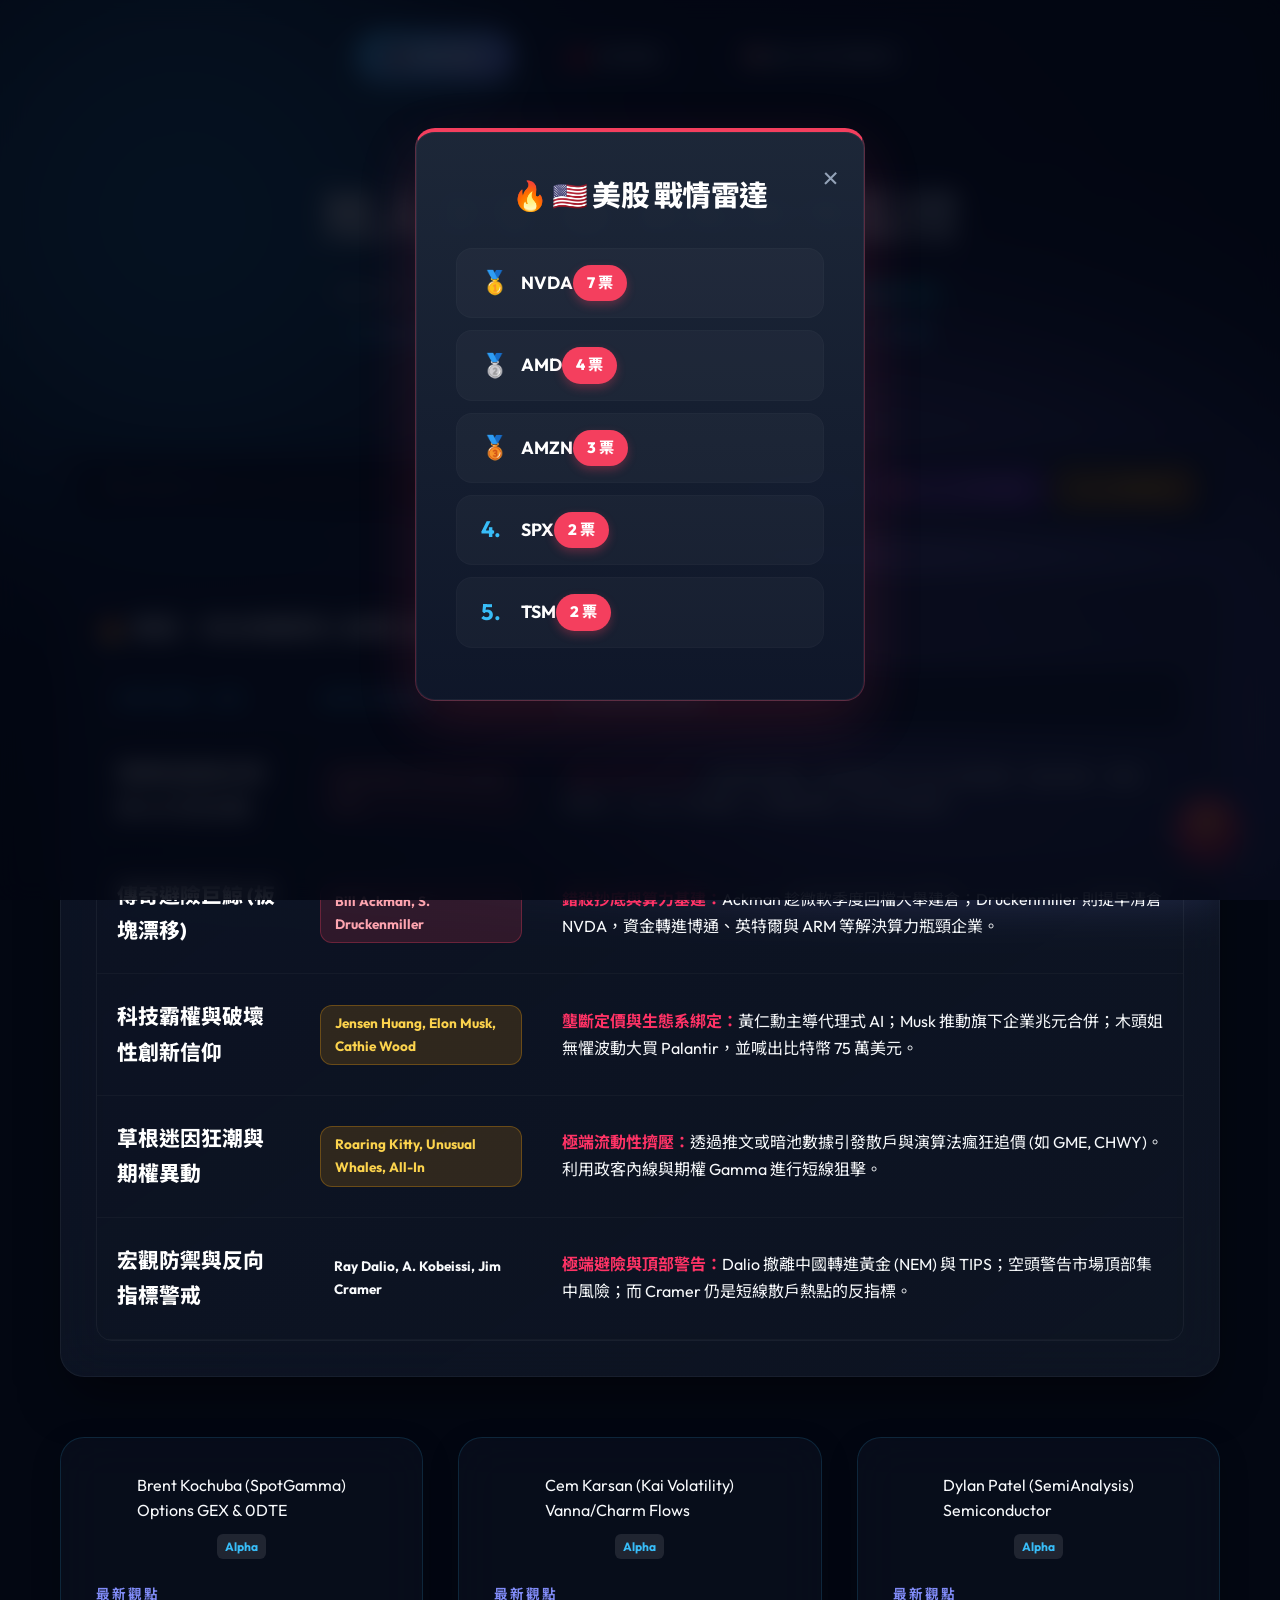
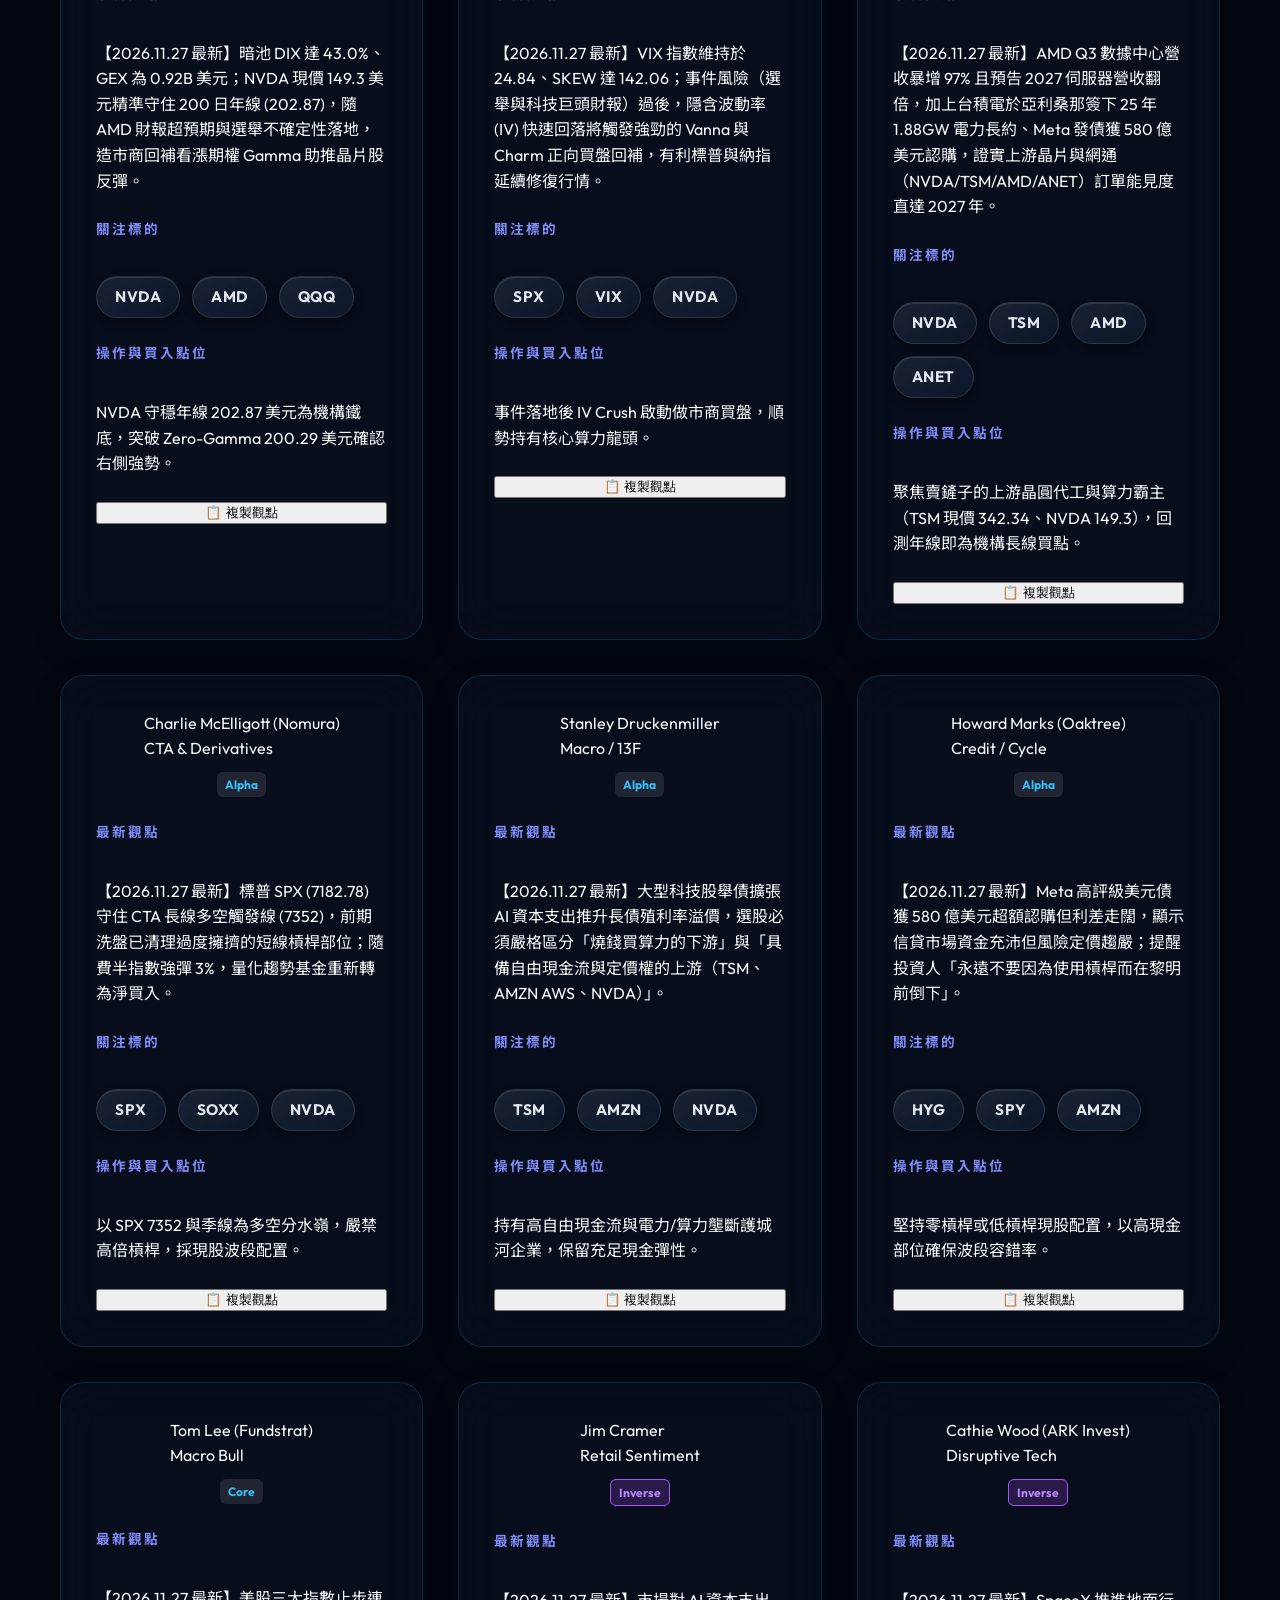
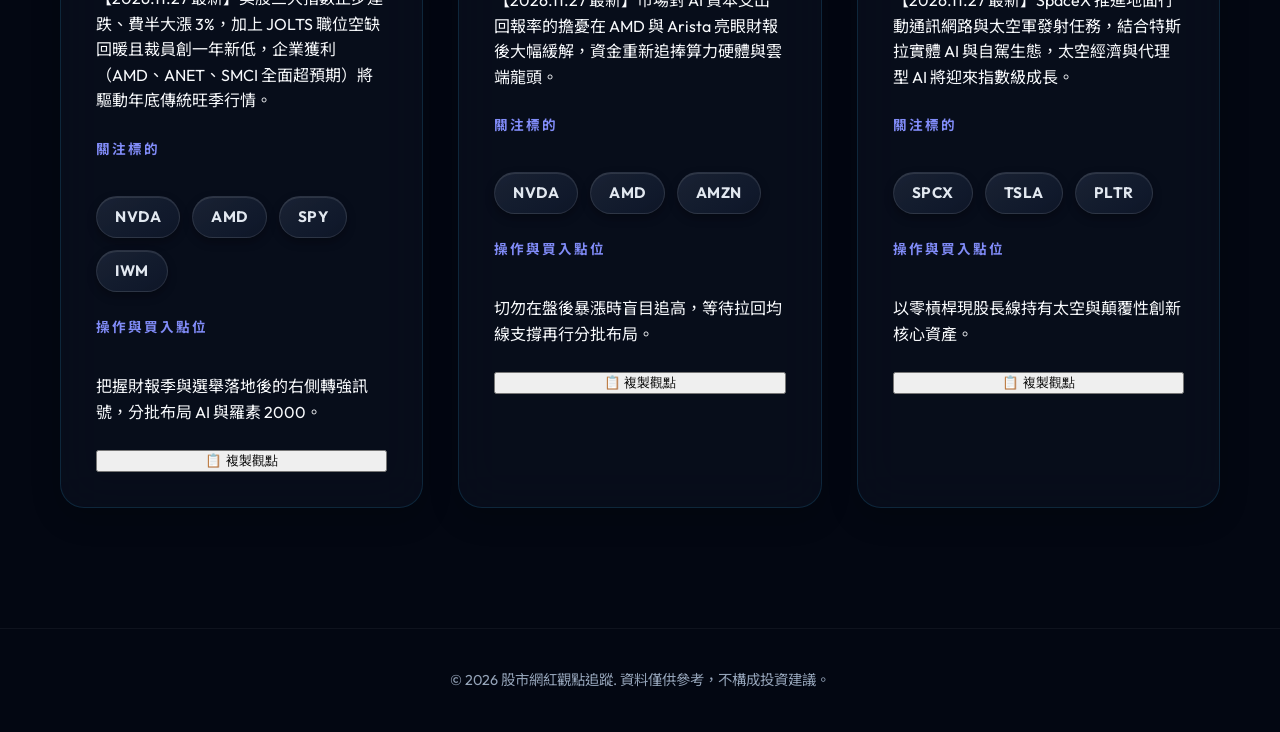
==== index.html @ c6c8ce7c "Auto-update quant & KOL intelligence data" ====
<!DOCTYPE html>
<html lang="zh-TW">
<head>
    <meta charset="UTF-8">
    <meta name="viewport" content="width=device-width, initial-scale=1.0">
    <title>拾人牙慧 👁️ 股市輿情監控系統</title>
    <link href="https://fonts.googleapis.com/css2?family=Outfit:wght@300;400;600;800&family=Noto+Sans+TC:wght@300;400;500;700;900&display=swap" rel="stylesheet">
    <link rel="stylesheet" href="styles.css?v=4">
</head>
<body>
    <div class="background-animation">
        <div class="blob blob-1"></div>
        <div class="blob blob-2"></div>
        <div class="blob blob-3"></div>
    </div>
    
    <nav class="top-nav">
        <button id="btn-us" class="nav-btn active" onclick="switchTab('us')">🇺🇸 美股觀點</button>
        <button id="btn-tw" class="nav-btn" onclick="switchTab('tw')">🇹🇼 台股觀點</button>
        <button id="btn-quant" class="nav-btn" onclick="switchTab('quant')">🧠 量化與另類數據</button>
    </nav>

    <header>
        <div class="container">
            <h1 id="page-title">拾人牙慧 👁️ 股市輿情監控系統</h1>
            <p class="subtitle">
                2026.11
                <span id="last-updated" style="display:inline-block; margin-left:15px; font-size:0.85rem; color:#00f0ff; background: rgba(0, 240, 255, 0.1); padding: 4px 10px; border-radius: 6px; border: 1px solid rgba(0, 240, 255, 0.3); vertical-align: middle;">
                    ⏱ 最後自動更新: 2026-11-27 16:40 (美台機構籌碼・AI財報與暗池GEX即時同步版)</span>
            </p>
            <p id="page-desc">US Market Sentiment Radar - 匯聚傳奇巨鯨與華爾街權威的第一手洞察</p>
        </div>
    </header>

    <div class="container" style="padding-bottom: 0;">
        <section class="filter-controls-container">
          <div class="search-box-wrapper">
            <input type="text" id="searchInput" placeholder="🔍 搜尋股票代碼 (NVDA, 2330) 或 KOL 名字..." autocomplete="off">
          </div>
          <div class="tier-buttons-group">
            <button class="tier-btn active" data-tier="ALL">全部顯示</button>
            <button class="tier-btn alpha-btn active" data-tier="Alpha"> Alpha (頂尖大佬)</button>
            <button class="tier-btn core-btn active" data-tier="Core"> Core (主力機構)</button>
            <button class="tier-btn inverse-btn active" data-tier="Inverse">🎯 Inverse (反向指標)</button>
            <button class="tier-btn noise-btn active" data-tier="Noise"> Noise (高頻網紅)</button>
          </div>
        </section>
    </div>

    <!-- ================= 美股區塊 (US) ================= -->
    <div id="section-us" class="tab-content active">
        <main class="container">
            <section class="consensus-section">
                <h2 style="color: #fff; font-size: 1.5rem; margin-bottom: 20px; display: flex; align-items: center; gap: 10px;">
                    🔥 美股：綜合推薦買入總表 (Ultimate Consensus)
                </h2>
                <div class="table-container">
                    <table class="consensus-table">
                        <thead>
                            <tr>
                                <th>影響力陣營 / 主題</th>
                                <th>指標巨頭與機構</th>
                                <th>核心標的與操作策略</th>
                            </tr>
                        </thead>
                        <tbody>
                            <tr>
                                <td data-label="影響力陣營" class="ticker-cell">華爾街超級多頭與 AI 衍生生態</td>
                                <td data-label="指標巨頭"><span class="mentions hot">Mike Wilson, Tom Lee, Dan Ives</span></td>
                                <td data-label="核心操作"><strong style="color: #ff3366;">大盤上看 8000 點：</strong>無視降息預期，認為強勁 EPS 足以支撐漲勢。看好微軟、蘋果、特斯拉、Palantir 等具備「AI 乘數效應」的衍生受益者。</td>
                            </tr>
                            <tr>
                                <td data-label="影響力陣營" class="ticker-cell">傳奇避險巨鯨 (板塊漂移)</td>
                                <td data-label="指標巨頭"><span class="mentions hot">Bill Ackman, S. Druckenmiller</span></td>
                                <td data-label="核心操作"><strong style="color: #ff3366;">錯殺抄底與算力基建：</strong>Ackman 趁微軟季度回檔大舉建倉；Druckenmiller 則提早清倉 NVDA，資金轉進博通、英特爾與 ARM 等解決算力瓶頸企業。</td>
                            </tr>
                            <tr>
                                <td data-label="影響力陣營" class="ticker-cell">科技霸權與破壞性創新信仰</td>
                                <td data-label="指標巨頭"><span class="mentions high">Jensen Huang, Elon Musk, Cathie Wood</span></td>
                                <td data-label="核心操作"><strong style="color: #ff3366;">壟斷定價與生態系綁定：</strong>黃仁勳主導代理式 AI；Musk 推動旗下企業兆元合併；木頭姐無懼波動大買 Palantir，並喊出比特幣 75 萬美元。</td>
                            </tr>
                            <tr>
                                <td data-label="影響力陣營" class="ticker-cell">草根迷因狂潮與期權異動</td>
                                <td data-label="指標巨頭"><span class="mentions high">Roaring Kitty, Unusual Whales, All-In</span></td>
                                <td data-label="核心操作"><strong style="color: #ff3366;">極端流動性擠壓：</strong>透過推文或暗池數據引發散戶與演算法瘋狂追價 (如 GME, CHWY)。利用政客內線與期權 Gamma 進行短線狙擊。</td>
                            </tr>
                            <tr>
                                <td data-label="影響力陣營" class="ticker-cell">宏觀防禦與反向指標警戒</td>
                                <td data-label="指標巨頭"><span class="mentions">Ray Dalio, A. Kobeissi, Jim Cramer</span></td>
                                <td data-label="核心操作"><strong style="color: #ff3366;">極端避險與頂部警告：</strong>Dalio 撤離中國轉進黃金 (NEM) 與 TIPS；空頭警告市場頂部集中風險；而 Cramer 仍是短線散戶熱點的反指標。</td>
                            </tr>
                        </tbody>
                    </table>
                </div>
            </section>
            
            <section class="influencers-section">
                <div class="grid" id="influencers-grid-us">
                    <!-- JS 自動注入 -->
                </div>
            </section>
        </main>
    </div>

    <!-- ================= 台股區塊 (TW) ================= -->
    <div id="section-tw" class="tab-content" style="display: none;">
        <main class="container">
            <section class="consensus-section">
                <h2 style="color: #fff; font-size: 1.5rem; margin-bottom: 20px; display: flex; align-items: center; gap: 10px;">
                    🔥 台股：綜合推薦買入總表 (Ultimate Consensus)
                </h2>
                <div class="table-container">
                    <table class="consensus-table">
                        <thead>
                            <tr>
                                <th>股票 / 板塊</th>
                                <th>關注度 (提及次數)</th>
                                <th>支持網紅 / 專家</th>
                                <th>具體買入點位與核心理由</th>
                            </tr>
                        </thead>
                        <tbody>
                            <tr>
                                <td data-label="股票 / 板塊" class="ticker-cell">黃仁勳兆元宴與 AI 算力<br><small>(廣達, 緯創, 機器人)</small></td>
                                <td data-label="關注度"><span class="mentions hot">絕對牽引力</span></td>
                                <td data-label="支持網紅 / 專家">黃仁勳 (外部霸權), 李兆華, 錢線百分百</td>
                                <td data-label="具體買入點位與核心理由"><strong>算力造物主：</strong>只要被黃仁勳點名或合作，股價即遭遇史詩級重塑 (Re-rating)。電視台名嘴亦全面跟進 COMPUTEX 效應與散熱高速傳輸。</td>
                            </tr>
                            <tr>
                                <td data-label="股票 / 板塊" class="ticker-cell">護國神山與半導體長線<br><small>(台積電 2330)</small></td>
                                <td data-label="關注度"><span class="mentions hot">極度看好</span></td>
                                <td data-label="支持網紅 / 專家">陸行之, 楊應超, 杜金龍, 郭哲榮</td>
                                <td data-label="具體買入點位與核心理由"><strong>登山高手心法：</strong>陸行之指出台積電部位必須超過投資組合 50% 且長線持有；杜金龍精算合理價 <strong>1960~2000元</strong>。但楊應超提醒其國際談判弱勢。</td>
                            </tr>
                            <tr>
                                <td data-label="股票 / 板塊" class="ticker-cell">航運與低基期價值股<br><small>(長榮海運, 營收爆發股)</small></td>
                                <td data-label="關注度"><span class="mentions high">巨鯨共識</span></td>
                                <td data-label="支持網紅 / 專家">航海王 (張濬安), 菲比斯 (菲神)</td>
                                <td data-label="具體買入點位與核心理由"><strong>極端流動性與供需失衡：</strong>航海王轉向資本套利與貸賣節稅；菲神則鎖定營收年增 > 10% 且具備流動性擠壓效應的標的。</td>
                            </tr>
                            <tr>
                                <td data-label="股票 / 板塊" class="ticker-cell">資金外溢與矽光子<br><small>(聯發科, 台達電, CPO)</small></td>
                                <td data-label="關注度"><span class="mentions high">高度關注</span></td>
                                <td data-label="支持網紅 / 專家">蔡明彰, 老船長, 財報狗</td>
                                <td data-label="具體買入點位與核心理由"><strong>AI 基礎建設補漲：</strong>蔡總點名資金從台積電外溢至聯發科與 CPO 矽光子；老船長強烈看好上詮；財報狗預期先進 DRAM 與半導體設備量價齊漲。</td>
                            </tr>
                            <tr>
                                <td data-label="股票 / 板塊" class="ticker-cell">微觀當沖與動能周轉</td>
                                <td data-label="關注度"><span class="mentions">極速周轉</span></td>
                                <td data-label="支持網紅 / 專家">巨人傑, 葛瀚中 (Mgk)</td>
                                <td data-label="具體買入點位與核心理由"><strong>脫貧思維與物理極限：</strong>不預測大盤，專注訂單簿博殺與極端周轉率。強調建立專屬 SOP 與嚴格紀律，富人靠報酬率，窮人靠周轉率。</td>
                            </tr>
                            <tr>
                                <td data-label="股票 / 板塊" class="ticker-cell">大盤宏觀避險與降息循環</td>
                                <td data-label="關注度"><span class="mentions hot">最高共識！</span></td>
                                <td data-label="支持網紅 / 專家">谷月涵, 陳嘉偉, 股魚, 朱家泓, 阮慕驊</td>
                                <td data-label="具體買入點位與核心理由"><strong>防範泡沫與保留現金：</strong>谷月涵警告美台股市逼近極限，資金將流向防禦與金融；陳嘉偉警告崩盤；股魚與多位大師強烈建議利用股債平衡與 ETF 降低單一股風險。</td>
                            </tr>
                        </tbody>
                    </table>
                </div>
            </section>
            
            <section class="influencers-section">
                <div class="grid" id="influencers-grid-tw">
                    <!-- JS 自動注入 -->
                </div>
            </section>
        </main>
    </div>

    <!-- ================= 量化區塊 (Quant) ================= -->
    <div id="section-quant" class="tab-content" style="display: none;">
        <main class="container">
            <h2 style="color: #fff; font-size: 1.5rem; margin-bottom: 20px;">
                🧠 全球量化情報中樞 (Global Quant Intelligence)
                <span id="alt-last-updated" style="font-size:0.85rem; color:#00f0ff; background: rgba(0, 240, 255, 0.1); padding: 4px 10px; border-radius: 6px; border: 1px solid rgba(0, 240, 255, 0.3); vertical-align: middle; margin-left: 10px;">
                    載入中...
                </span>
            </h2>

            <!-- 另類數據與 GEX 避險區域試算卡片 -->
            <section class="quant-dashboard-grid">
              <!-- GEX 卡片 -->
              <div class="quant-card gex-simulator-card">
                <div class="card-header" style="display: flex; justify-content: space-between; align-items: center; margin-bottom: 10px;">
                  <h3 style="font-size: 1.1rem; color: #fff;">⚡ NVDA Gamma 翻轉與 CTA 清算風險即時模擬器</h3>
                  <span class="live-badge" style="background: rgba(0, 240, 255, 0.2); color: #00f0ff; font-size: 0.75rem; padding: 2px 8px; border-radius: 4px; border: 1px solid #00f0ff;">LIVE QUANT</span>
                </div>
                <div class="calculator-inputs">
                  <label for="nvdaPriceInput" style="color: #ccd6f6; font-size: 0.9rem;">輸入 NVDA 當前現貨價 ($):</label>
                  <input type="number" id="nvdaPriceInput" value="149.3" step="0.5" min="100" max="300">
                </div>
                <div class="gex-status-display">
                  <div class="status-indicator-box" id="gexStatusBox">
                    <span class="status-title">當前 Gamma 狀態：</span>
                    <span class="status-value" id="gexStatusText">計算中...</span>
                  </div>
                  <!-- 動態進度條 -->
                  <div class="progress-bar-container">
                    <div class="progress-bar-fill" id="gexProgressBar"></div>
                    <div class="marker zero-gamma-marker" style="left: 65%;" title="Zero-Gamma $195.86"></div>
                    <div class="marker sma200-marker" style="left: 35%;" title="200 SMA $172.50"></div>
                  </div>
                  <div class="progress-bar-labels">
                    <span>$150 (CTA 拋售區)</span>
                    <span class="marker-label red-text">200 SMA: $202.87</span>
                    <span class="marker-label orange-text">Zero Gamma: $200.29</span>
                    <span>$230 (Long Gamma)</span>
                  </div>
                </div>
              </div>

              <!-- Brier Score KOL 排行榜 -->
              <div class="quant-card brier-leaderboard-card">
                <div class="card-header" style="display: flex; justify-content: space-between; align-items: center; margin-bottom: 10px;">
                  <h3 style="font-size: 1.1rem; color: #fff;">🏆 KOL 預測校準度排行榜 (Brier Score)</h3>
                  <span class="info-tooltip" title="Brier Score 越接近 0 代表預測準確率越高" style="cursor: pointer; color: #38bdf8;">ℹ️</span>
                </div>
                <ul class="leaderboard-list" id="brierLeaderboard" style="list-style: none; padding: 0; margin-top: 10px;">
                  <!-- 由 JS 動態生成 -->
                </ul>
              </div>
            </section>

            <div class="quant-dashboard">
                <!-- 造市商與衍生品流動性 -->
                <div class="quant-card">
                    <h3>🏦 衍生品造市商流動性 (Dealer Exposure)</h3>
                    <p class="quant-desc">追蹤 SqueezeMetrics 暗池與伽馬曝險，預判機構隱藏資金流。</p>
                    <div class="quant-metric">
                        <span class="metric-label">DIX (暗池買盤指數)</span>
                        <div class="metric-value-container">
                            <span class="metric-value" id="q-dix-val">--%</span>
                            <span class="metric-status" id="q-dix-status">--</span>
                        </div>
                    </div>
                    <div class="quant-metric">
                        <span class="metric-label">GEX (伽馬曝險, Billions)</span>
                        <div class="metric-value-container">
                            <span class="metric-value" id="q-gex-val">$ --</span>
                            <span class="metric-status" id="q-gex-status">--</span>
                        </div>
                    </div>
                </div>

                <!-- 情緒壓力表 -->
                <div class="quant-card">
                    <h3>🌡️ 多空情緒壓力表 (Bull/Bear Gauge)</h3>
                    <p class="quant-desc">NLP 深度解析論壇情緒與宏觀信心，捕捉散戶從眾背離點。</p>
                    <div id="q-nlp-container">
                        <!-- 動態插入 NLP 情緒列 -->
                    </div>
                    <div class="quant-metric" style="margin-top: 15px; border-top: 1px solid rgba(255,255,255,0.1); padding-top: 15px;">
                        <span class="metric-label">宏觀經濟信心調查</span>
                        <div class="metric-value-container">
                            <span class="metric-value" id="q-macro-val">--</span>
                            <span class="metric-status" id="q-macro-status" style="color: #3498db;">--</span>
                        </div>
                    </div>
                </div>
                <!-- 尾部風險定價 -->
                <div class="quant-card">
                    <h3>🌪️ 尾部風險定價 (Tail Risk)</h3>
                    <p class="quant-desc">追蹤 SKEW 與 VIX 的背離，預判機構是否在偷買崩盤保險。</p>
                    <div class="quant-metric">
                        <span class="metric-label">SKEW (黑天鵝指數)</span>
                        <div class="metric-value-container">
                            <span class="metric-value" id="q-skew-val">--</span>
                        </div>
                    </div>
                    <div class="quant-metric">
                        <span class="metric-label">VIX (恐慌指數)</span>
                        <div class="metric-value-container">
                            <span class="metric-value" id="q-vix-val">--</span>
                        </div>
                    </div>
                    <div class="metric-status" id="q-tail-status" style="margin-top: 10px; text-align: center; font-weight: bold;">--</div>
                </div>

                <!-- 流動性防線生死線 -->
                <div class="quant-card">
                    <h3>⚠️ 流動性防線 (Liquidity Levels)</h3>
                    <p class="quant-desc">當前標普與造市商 Gamma 翻轉點及 CTA 拋售閾值的距離。</p>
                    <div style="margin: 15px 0;">
                        <div style="display: flex; justify-content: space-between; font-size: 0.85rem; color: #ccd6f6; margin-bottom: 5px;">
                            <span>CTA 拋售 (7250)</span>
                            <span>Gamma Flip (7471)</span>
                            <span>目前位置</span>
                        </div>
                        <div class="progress-bar-bg" style="width: 100%; height: 12px; background: rgba(255, 255, 255, 0.1); border-radius: 6px; position: relative;">
                            <div id="q-liq-fill" style="position: absolute; left: 0; top: 0; height: 100%; width: 0%; background: linear-gradient(90deg, #e74c3c, #f39c12, #2ecc71); border-radius: 6px; transition: width 1s;"></div>
                            <div style="position: absolute; left: 20%; top: -4px; width: 2px; height: 20px; background: #e74c3c; box-shadow: 0 0 5px #e74c3c;"></div>
                            <div style="position: absolute; left: 80%; top: -4px; width: 2px; height: 20px; background: #f39c12; box-shadow: 0 0 5px #f39c12;"></div>
                        </div>
                        <div style="text-align: right; font-size: 1.1rem; font-weight: bold; color: #fff; margin-top: 5px;" id="q-spx-val">SPX --</div>
                    </div>
                    <div class="metric-status" id="q-liq-status" style="text-align: center; font-weight: bold;">--</div>
                </div>

                <!-- 板塊輪動雷達 -->
                <div class="quant-card" style="grid-column: 1 / -1;">
                    <h3>🔄 聰明錢板塊輪動 (Sector Rotation)</h3>
                    <p class="quant-desc">追蹤機構資金從哪些板塊撤出，並湧入哪些避風港。</p>
                    <div style="display: flex; gap: 20px; margin-top: 15px; flex-wrap: wrap;">
                        <div style="flex: 1; min-width: 200px; background: rgba(231, 76, 60, 0.1); border: 1px solid rgba(231, 76, 60, 0.3); border-radius: 8px; padding: 15px;">
                            <h4 style="color: #e74c3c; margin-bottom: 10px;">📉 逃離區 (Outflows)</h4>
                            <div id="q-sec-out" style="display: flex; flex-wrap: wrap; gap: 8px;">
                                <!-- JS Inject -->
                            </div>
                        </div>
                        <div style="flex: 1; min-width: 200px; background: rgba(46, 204, 113, 0.1); border: 1px solid rgba(46, 204, 113, 0.3); border-radius: 8px; padding: 15px;">
                            <h4 style="color: #2ecc71; margin-bottom: 10px;">📈 湧入區 (Inflows)</h4>
                            <div id="q-sec-in" style="display: flex; flex-wrap: wrap; gap: 8px;">
                                <!-- JS Inject -->
                            </div>
                        </div>
                    </div>
                    <div class="metric-status" id="q-sec-status" style="margin-top: 15px; text-align: center; color: #3498db; font-weight: bold;">--</div>
                </div>

                <!-- 對立兵推面板 (Red Teaming Panel) -->
                <div class="quant-card" style="grid-column: 1 / -1; background: rgba(0, 0, 0, 0.4); border: 1px solid #8e44ad;">
                    <h3 style="color: #8e44ad;">⚔️ 結構化對立矩陣 (Red Teaming Panel) - TSLA/NVDA/2330</h3>
                    <p class="quant-desc">強制提取 Alpha 大佬的硬核數據進行交叉對抗驗證，對抗極端多空分歧。</p>
                    <div style="display: flex; gap: 15px; margin-top: 15px;">
                        <div style="flex: 1; border-right: 1px solid rgba(255,255,255,0.1); padding-right: 15px;">
                            <h4 style="color: #2ecc71;">多方敘事 (Bullish)</h4>
                            <ul style="font-size:0.85rem; color:#ccc; margin-left: 15px; margin-top:10px;">
                                <li>AI 資本支出將持續呈指數級增長。</li>
                                <li>降息循環將推升科技成長股估值。</li>
                                <li>散戶與選擇權市場 Call 買盤爆發。</li>
                            </ul>
                        </div>
                        <div style="flex: 1; border-right: 1px solid rgba(255,255,255,0.1); padding-right: 15px;">
                            <h4 style="color: #e74c3c;">空方敘事 (Bearish)</h4>
                            <ul style="font-size:0.85rem; color:#ccc; margin-left: 15px; margin-top:10px;">
                                <li>記憶體超級週期排擠預算，軟體端獲利無法支撐硬體。</li>
                                <li>通膨僵固，長天期殖利率攀升刺破泡沫。</li>
                                <li>造市商處於 Short Gamma，流動性隨時踩踏。</li>
                            </ul>
                        </div>
                        <div style="flex: 1;">
                            <h4 style="color: #f39c12;">系統 Alpha 裁量 (Tie-breaker)</h4>
                            <ul style="font-size:0.85rem; color:#fff; font-weight:bold; margin-left: 15px; margin-top:10px;">
                                <li style="margin-bottom:5px;">Dylan Patel: 觀察前段軟體巨頭毛利是否維持 70%。</li>
                                <li style="margin-bottom:5px;">M. Hartnett: 觀察 CPI 是否逼近 4% 與牛熊指標。</li>
                                <li>C. McElligott: 關注 Gamma 翻轉點 (目前 SPX 7471)。</li>
                            </ul>
                        </div>
                    </div>
                </div>
            </div>

            <!-- 另類基本面預警 -->
            <section class="alt-fundamentals-section" style="margin-top: 30px;">
                <h3 style="color: #fff; border-bottom: 1px solid rgba(0, 240, 255, 0.3); padding-bottom: 10px; margin-bottom: 15px;">
                    📡 另類基本面前置雷達 (Alternative Data Pulse)
                </h3>
                <div class="table-container">
                    <table class="consensus-table">
                        <thead>
                            <tr>
                                <th>監控標的 / 板塊</th>
                                <th>另類數據訊號</th>
                                <th>財報異動機率</th>
                                <th>底層邏輯與解析</th>
                            </tr>
                        </thead>
                        <tbody id="q-alt-tbody">
                            <!-- 動態插入 -->
                        </tbody>
                    </table>
                </div>
            </section>
        </main>
    </div>

    <footer>
        <p>&copy; 2026 股市網紅觀點追蹤. 資料僅供參考，不構成投資建議。</p>
    </footer>

    <!-- 戰情雷達 Modal -->
    <div id="top-modal" class="modal">
        <div class="modal-content top-modal-content">
            <span class="close-btn" onclick="closeModal()">&times;</span>
            <h2 id="modal-title">🔥 戰情雷達</h2>
            <div id="modal-body" class="top-list-container">
                <!-- JS will inject top 5 here -->
            </div>
        </div>
    </div>
    
    <!-- 魔鬼代言人 Modal -->
    <div id="quant-modal" class="modal" style="display:none; position:fixed; top:0; left:0; width:100%; height:100%; background:rgba(0,0,0,0.8); z-index:9999; justify-content:center; align-items:center;">
        <div class="modal-content" style="background:#1e1e1e; padding:30px; border-radius:10px; max-width:600px; border:2px solid #e74c3c;">
            <h2 id="modal-title" style="color:#e74c3c;"></h2>
            <div id="modal-body" style="font-size:1.1rem; line-height:1.5;"></div>
        </div>
    </div>

    <!-- Floating Action Button -->
    <button id="fab-top" class="fab" onclick="showFabAction()">🏆</button>

    <script src="script.js?v=20261127_1640"></script>
</body>
</html>
---- styles.css ----
@import url('https://fonts.googleapis.com/css2?family=Outfit:wght@300;400;600;800&family=Noto+Sans+TC:wght@300;400;500;700;900&display=swap');

:root {
    --bg-color: #030712;
    --card-bg: rgba(15, 23, 42, 0.4);
    --card-border: rgba(56, 189, 248, 0.15);
    --card-hover-border: rgba(56, 189, 248, 0.5);
    --text-main: #f8fafc;
    --text-muted: #94a3b8;
    --accent-1: #38bdf8;
    --accent-2: #818cf8;
    --accent-3: #c084fc;
    --accent-hot: #f43f5e;
    --tag-bg: rgba(255, 255, 255, 0.05);
}

* { margin: 0; padding: 0; box-sizing: border-box; }

body {
    font-family: 'Outfit', 'Noto Sans TC', sans-serif;
    background-color: var(--bg-color);
    color: var(--text-main);
    line-height: 1.6;
    overflow-x: hidden;
    position: relative;
    min-height: 100vh;
}

/* Premium Background Effects */
.background-animation {
    position: fixed;
    top: 0;
    left: 0;
    width: 100vw;
    height: 100vh;
    z-index: -1;
    overflow: hidden;
    background: radial-gradient(circle at center, #0f172a 0%, #030712 100%);
}

.blob {
    position: absolute;
    filter: blur(120px);
    border-radius: 50%;
    animation: float 25s infinite ease-in-out alternate;
    opacity: 0.4;
}

.blob-1 { top: -10%; left: -10%; width: 600px; height: 600px; background: var(--accent-1); }
.blob-2 { bottom: -20%; right: -10%; width: 700px; height: 700px; background: var(--accent-2); animation-delay: -5s; }
.blob-3 { top: 40%; left: 40%; width: 500px; height: 500px; background: var(--accent-3); animation-delay: -10s; }

@keyframes float {
    0% { transform: translate(0, 0) scale(1); }
    100% { transform: translate(80px, 80px) scale(1.2); }
}

/* Navigation */
.top-nav {
    display: flex;
    justify-content: center;
    gap: 20px;
    padding: 30px 0 0 0;
    max-width: 1200px;
    margin: 0 auto;
}

.nav-btn {
    text-decoration: none;
    color: var(--text-muted);
    font-size: 1.1rem;
    font-weight: 600;
    padding: 12px 30px;
    border-radius: 40px;
    background: rgba(15, 23, 42, 0.6);
    border: 1px solid rgba(255, 255, 255, 0.05);
    transition: all 0.4s cubic-bezier(0.4, 0, 0.2, 1);
    cursor: pointer;
    font-family: inherit;
    backdrop-filter: blur(10px);
}

.nav-btn:hover {
    background: rgba(30, 41, 59, 0.8);
    color: #fff;
    transform: translateY(-2px);
}

.nav-btn.active {
    background: linear-gradient(135deg, var(--accent-1), var(--accent-2));
    color: #fff;
    border-color: transparent;
    box-shadow: 0 10px 25px rgba(56, 189, 248, 0.3);
}

.container { max-width: 1200px; margin: 0 auto; padding: 20px; }

/* Content Animations */
.tab-content {
    opacity: 0;
    transform: translateY(20px);
    transition: opacity 0.6s ease, transform 0.6s ease;
}
.tab-content.active { opacity: 1; transform: translateY(0); }

/* Header */
header { text-align: center; padding: 70px 0 50px; }
h1 {
    font-size: 3.5rem;
    font-weight: 800;
    margin-bottom: 15px;
    background: linear-gradient(to right, #ffffff, #94a3b8);
    -webkit-background-clip: text;
    -webkit-text-fill-color: transparent;
    letter-spacing: -1px;
}
.subtitle { color: var(--text-muted); font-size: 1.3rem; margin-bottom: 10px; font-weight: 500; }
#page-desc { color: var(--accent-1); font-size: 1.1rem; font-weight: 600; letter-spacing: 0.5px; }

/* Consensus Section */
.consensus-section {
    margin-bottom: 60px;
    background: linear-gradient(145deg, rgba(15, 23, 42, 0.7), rgba(30, 41, 59, 0.4));
    border: 1px solid rgba(255, 255, 255, 0.05);
    border-radius: 24px;
    padding: 35px;
    backdrop-filter: blur(24px);
    -webkit-backdrop-filter: blur(24px);
    box-shadow: 0 25px 50px -12px rgba(0, 0, 0, 0.5);
}

.consensus-section h2 { margin-bottom: 25px; font-weight: 700; color: #fff; }

.table-container { overflow-x: auto; border-radius: 16px; border: 1px solid rgba(255, 255, 255, 0.05); }
.consensus-table { width: 100%; border-collapse: collapse; min-width: 800px; background: transparent; }
.consensus-table th { background: rgba(15, 23, 42, 0.8); color: var(--accent-1); font-size: 0.9rem; padding: 20px; text-align: left; font-weight: 600; text-transform: uppercase; letter-spacing: 1.5px; }
.consensus-table td { padding: 25px 20px; border-bottom: 1px solid rgba(255, 255, 255, 0.03); vertical-align: middle; line-height: 1.7; }
.consensus-table tr:hover { background: rgba(255, 255, 255, 0.02); }
.ticker-cell { font-size: 1.3rem; font-weight: 800; color: #fff; }

.mentions { font-size: 0.85rem; padding: 6px 14px; border-radius: 12px; font-weight: 700; display: inline-block; }
.mentions.hot { background: rgba(244, 63, 94, 0.15); color: #fda4af; border: 1px solid rgba(244, 63, 94, 0.3); }
.mentions.high { background: rgba(245, 158, 11, 0.15); color: #fcd34d; border: 1px solid rgba(245, 158, 11, 0.3); }

/* Influencer Grid */
.grid { display: grid; grid-template-columns: repeat(auto-fit, minmax(340px, 1fr)); gap: 35px; padding-bottom: 100px; }

.card {
    background: var(--card-bg);
    backdrop-filter: blur(24px);
    -webkit-backdrop-filter: blur(24px);
    border: 1px solid var(--card-border);
    border-radius: 24px;
    padding: 35px;
    transition: all 0.5s cubic-bezier(0.175, 0.885, 0.32, 1.275);
    display: flex;
    flex-direction: column;
    gap: 25px;
    position: relative;
    overflow: hidden;
    box-shadow: 0 10px 30px rgba(0, 0, 0, 0.2);
}

.card::before {
    content: '';
    position: absolute;
    top: 0; left: 0; width: 100%; height: 100%;
    background: radial-gradient(800px circle at var(--mouse-x, 50%) var(--mouse-y, -50%), rgba(56, 189, 248, 0.15), transparent 40%);
    opacity: 0;
    transition: opacity 0.3s;
    pointer-events: none;
    z-index: 0;
}

.card:hover {
    transform: translateY(-8px);
    border-color: var(--card-hover-border);
    box-shadow: 0 25px 50px rgba(0, 0, 0, 0.4), 0 0 40px rgba(56, 189, 248, 0.15);
}
.card:hover::before { opacity: 1; }
.card > * { position: relative; z-index: 1; }

.card-header { display: flex; justify-content: space-between; align-items: flex-start; flex-direction: column; gap: 10px; }
.name { font-size: 1.6rem; font-weight: 800; color: #fff; letter-spacing: -0.5px; }
.style-tag { font-size: 0.85rem; padding: 6px 14px; background: rgba(56, 189, 248, 0.1); color: var(--accent-1); border-radius: 8px; font-weight: 600; border: 1px solid rgba(56, 189, 248, 0.2); }

.section-title { font-size: 0.85rem; color: var(--accent-2); text-transform: uppercase; letter-spacing: 2px; margin-bottom: 10px; font-weight: 700; }
.viewpoint { font-size: 1rem; line-height: 1.7; color: var(--text-muted); }

.tags, .stock-list { display: flex; flex-wrap: wrap; gap: 12px; }
.stock-tag {
    display: inline-block;
    background: linear-gradient(145deg, rgba(30, 41, 59, 0.8), rgba(15, 23, 42, 0.9));
    border: 1px solid rgba(255, 255, 255, 0.1);
    color: #e2e8f0;
    padding: 8px 18px;
    border-radius: 30px;
    font-size: 0.95rem;
    font-weight: 700;
    letter-spacing: 0.5px;
    box-shadow: inset 0 1px 0 rgba(255,255,255,0.1), 0 4px 10px rgba(0,0,0,0.3);
    transition: all 0.3s ease;
}
.stock-tag:hover {
    background: linear-gradient(145deg, var(--accent-1), var(--accent-2));
    border-color: transparent;
    color: #fff;
    transform: translateY(-3px) scale(1.05);
    box-shadow: 0 10px 20px rgba(56, 189, 248, 0.4);
}

.entry-point {
    background: rgba(16, 185, 129, 0.05);
    border-left: 4px solid #10b981;
    padding: 16px 20px;
    border-radius: 0 12px 12px 0;
    font-size: 0.95rem;
    color: #cbd5e1;
}
.entry-point span.highlight { color: #34d399; font-weight: 700; }

footer { text-align: center; padding: 40px 0; color: var(--text-muted); font-size: 0.9rem; border-top: 1px solid rgba(255,255,255,0.05); }

/* Premium Modal (Radar Alert) */
.modal { display: none; position: fixed; z-index: 1000; left: 0; top: 0; width: 100%; height: 100%; background-color: rgba(3, 7, 18, 0.85); backdrop-filter: blur(12px); }
.modal-content {
    background: linear-gradient(180deg, rgba(30, 41, 59, 0.95), rgba(15, 23, 42, 0.98));
    margin: 10% auto;
    padding: 40px;
    border: 1px solid rgba(244, 63, 94, 0.3);
    border-top: 4px solid var(--accent-hot);
    border-radius: 20px;
    width: 90%; max-width: 450px;
    box-shadow: 0 20px 60px rgba(244, 63, 94, 0.15), 0 0 0 1px rgba(255, 255, 255, 0.05) inset;
    position: relative;
    animation: radarIn 0.5s cubic-bezier(0.16, 1, 0.3, 1);
}
@keyframes radarIn { from { transform: scale(0.9) translateY(20px); opacity: 0; } to { transform: scale(1) translateY(0); opacity: 1; } }

.close-btn { color: var(--text-muted); position: absolute; top: 20px; right: 25px; font-size: 32px; font-weight: 300; cursor: pointer; transition: color 0.3s; }
.close-btn:hover { color: #fff; }

#modal-title { color: #fff; text-align: center; margin-bottom: 30px; font-size: 1.8rem; font-weight: 800; letter-spacing: -0.5px; }

.top-item {
    display: flex; flex-direction: column; align-items: flex-start;
    background: rgba(255, 255, 255, 0.03);
    margin-bottom: 12px; padding: 16px 24px;
    border-radius: 16px; font-weight: 700;
    border: 1px solid rgba(255, 255, 255, 0.02);
    transition: transform 0.2s, background 0.2s;
}
.top-item:hover { transform: translateX(5px); background: rgba(255, 255, 255, 0.06); }
.top-item-header { display: flex; justify-content: space-between; width: 100%; align-items: center; }
.top-item .rank { font-size: 1.4rem; color: var(--accent-1); width: 40px; display: inline-block; }
.top-item .stock { color: #fff; font-size: 1.1rem; }
.top-item .count { background: var(--accent-hot); color: #fff; padding: 6px 14px; border-radius: 30px; font-size: 0.95rem; font-weight: 800; box-shadow: 0 4px 10px rgba(244, 63, 94, 0.3); }

/* Modal Tabs */
.modal-tabs { display: flex; gap: 8px; margin-bottom: 20px; background: rgba(0, 0, 0, 0.2); padding: 6px; border-radius: 12px; }
.modal-tab-btn { flex: 1; background: transparent; border: none; color: #94a3b8; padding: 10px 0; font-size: 1rem; font-weight: 700; border-radius: 8px; cursor: pointer; transition: 0.3s; }
.modal-tab-btn.active { background: rgba(255, 255, 255, 0.1); color: #fff; box-shadow: 0 2px 8px rgba(0,0,0,0.2); }

/* Guide Modal Styles */
.quote-container {
    display: flex; gap: 15px; align-items: center; margin-top: 10px; font-size: 0.95rem;
    background: rgba(0, 0, 0, 0.3); padding: 10px 15px; border-radius: 10px; width: 100%;
}
.quote-price { font-weight: 800; font-size: 1.2rem; }
.quote-up { color: #f43f5e; }
.quote-down { color: #10b981; }
.quote-vol { color: #cbd5e1; font-weight: 600; display: flex; align-items: center; gap: 8px; margin-left: auto; }
.vol-fire { background: rgba(244, 63, 94, 0.2); border: 1px solid rgba(244, 63, 94, 0.4); color: #f43f5e; padding: 2px 6px; border-radius: 4px; font-size: 0.75rem; animation: pulse 1.5s infinite; }
@keyframes pulse { 0% { opacity: 1; } 50% { opacity: 0.6; } 100% { opacity: 1; } }

.refresh-btn {
    background: transparent; border: 1px solid rgba(255, 255, 255, 0.2); color: #fff;
    padding: 4px 10px; border-radius: 8px; font-size: 0.85rem; cursor: pointer; transition: 0.3s;
    float: right; margin-right: 10px; font-weight: 600;
}
.refresh-btn:hover { background: rgba(255, 255, 255, 0.1); }

/* FAB */
.fab {
    position: fixed; bottom: 40px; right: 40px; width: 64px; height: 64px; border-radius: 50%;
    background: linear-gradient(135deg, var(--accent-hot), #9f1239);
    color: white; font-size: 26px; border: none; cursor: pointer;
    box-shadow: 0 10px 25px rgba(244, 63, 94, 0.4), inset 0 2px 4px rgba(255, 255, 255, 0.3);
    z-index: 999; transition: all 0.3s cubic-bezier(0.34, 1.56, 0.64, 1);
    display: flex; align-items: center; justify-content: center;
}
.fab:hover { transform: scale(1.15) rotate(10deg); box-shadow: 0 15px 35px rgba(244, 63, 94, 0.6); }

/* Mobile */
@media screen and (max-width: 768px) {
    .top-nav { flex-direction: row; padding: 20px 15px 0; }
    .nav-btn { flex: 1; text-align: center; padding: 12px 0; font-size: 1rem; border-radius: 20px; }
    header { padding: 50px 15px 30px; }
    h1 { font-size: 2.2rem; }
    .consensus-section { padding: 20px; border-radius: 20px; }
    .table-container { border: none; overflow-x: hidden; }
    .consensus-table { min-width: 100%; }
    .consensus-table thead { display: none; }
    .consensus-table tbody, .consensus-table tr, .consensus-table td { display: block; width: 100%; }
    .consensus-table tr { margin-bottom: 20px; background: rgba(15, 23, 42, 0.6); border: 1px solid rgba(255,255,255,0.05); border-radius: 20px; padding: 25px 20px; }
    .consensus-table td { border-bottom: 1px solid rgba(255,255,255,0.05); padding: 15px 0; text-align: left; }
    .consensus-table td:last-child { border-bottom: none; padding-bottom: 0; }
    .consensus-table td::before { content: attr(data-label); display: block; font-size: 0.85rem; color: var(--accent-1); margin-bottom: 8px; font-weight: 700; letter-spacing: 1px; }
    .ticker-cell { font-size: 1.5rem; }
    .grid { grid-template-columns: 1fr; gap: 20px; }
    .card { padding: 25px; border-radius: 20px; }
    .name { font-size: 1.5rem; }
    .fab { bottom: 20px; right: 20px; width: 56px; height: 56px; font-size: 22px; }
}

/* ================= Quant Dashboard Styles ================= */
.quant-dashboard {
    display: grid;
    grid-template-columns: repeat(auto-fit, minmax(300px, 1fr));
    gap: 20px;
}
.quant-card {
    background: rgba(10, 15, 30, 0.6);
    border: 1px solid rgba(0, 240, 255, 0.2);
    border-radius: 12px;
    padding: 20px;
    backdrop-filter: blur(10px);
}
.quant-card h3 {
    color: #fff;
    font-size: 1.2rem;
    margin-bottom: 10px;
}
.quant-desc {
    color: #8892b0;
    font-size: 0.9rem;
    margin-bottom: 15px;
}
.quant-metric {
    display: flex;
    justify-content: space-between;
    align-items: center;
    margin-bottom: 10px;
    background: rgba(0, 0, 0, 0.3);
    padding: 10px 15px;
    border-radius: 8px;
}
.metric-label {
    color: #ccd6f6;
    font-size: 0.95rem;
}
.metric-value-container {
    display: flex;
    flex-direction: column;
    align-items: flex-end;
}
.metric-value {
    color: #fff;
    font-weight: bold;
    font-size: 1.1rem;
}
.metric-status {
    font-size: 0.8rem;
    margin-top: 2px;
}
.nlp-row {
    display: flex;
    justify-content: space-between;
    align-items: center;
    margin-bottom: 8px;
}
.nlp-name {
    color: #ccd6f6;
    font-size: 0.9rem;
    flex: 1;
}
.nlp-bar-container {
    flex: 2;
    background: rgba(255, 255, 255, 0.1);
    height: 8px;
    border-radius: 4px;
    margin: 0 10px;
    overflow: hidden;
}
.nlp-bar-fill {
    height: 100%;
    border-radius: 4px;
    transition: width 0.5s ease;
}
.nlp-score-label {
    font-size: 0.8rem;
    min-width: 80px;
    text-align: right;
}

.inst-badge { font-size: 0.8rem; padding: 4px 10px; border-radius: 8px; font-weight: 700; color: #fff; display: inline-flex; align-items: center; gap: 5px; }
.inst-badge.high { background: rgba(46, 204, 113, 0.2); border: 1px solid rgba(46, 204, 113, 0.5); color: #2ecc71; }
.inst-badge.med { background: rgba(243, 156, 18, 0.2); border: 1px solid rgba(243, 156, 18, 0.5); color: #f39c12; }
.inst-badge.low { background: rgba(231, 76, 60, 0.2); border: 1px solid rgba(231, 76, 60, 0.5); color: #e74c3c; }
.sector-tag { font-size: 0.85rem; padding: 6px 12px; border-radius: 6px; font-weight: 600; color: #fff; background: rgba(255, 255, 255, 0.1); border: 1px solid rgba(255, 255, 255, 0.2); }

/* 🔍 搜尋與 Tier 篩選控制器樣式 */
.filter-controls-container {
    display: flex;
    flex-wrap: wrap;
    gap: 15px;
    margin: 10px 0 25px 0;
    align-items: center;
    justify-content: space-between;
    background: rgba(15, 23, 42, 0.7);
    padding: 16px 24px;
    border-radius: 16px;
    border: 1px solid rgba(56, 189, 248, 0.3);
    backdrop-filter: blur(12px);
    box-shadow: 0 8px 32px rgba(0, 0, 0, 0.3);
}

.search-box-wrapper {
    flex: 1;
    min-width: 260px;
}

.search-box-wrapper input {
    width: 100%;
    padding: 12px 20px;
    border-radius: 10px;
    border: 1px solid rgba(56, 189, 248, 0.3);
    background: rgba(3, 7, 18, 0.8);
    color: #f8fafc;
    font-size: 15px;
    font-family: inherit;
    outline: none;
    transition: all 0.3s ease;
    box-shadow: inset 0 2px 4px rgba(0, 0, 0, 0.4);
}

.search-box-wrapper input:focus {
    border-color: #38bdf8;
    background: rgba(15, 23, 42, 0.95);
    box-shadow: 0 0 15px rgba(56, 189, 248, 0.4);
}

.search-box-wrapper input::placeholder {
    color: #64748b;
}

.tier-buttons-group {
    display: flex;
    gap: 10px;
    flex-wrap: wrap;
}

.tier-btn {
    padding: 10px 18px;
    border-radius: 10px;
    border: 1px solid rgba(255, 255, 255, 0.1);
    background: rgba(30, 41, 59, 0.8);
    color: #94a3b8;
    cursor: pointer;
    font-size: 14px;
    font-weight: 600;
    font-family: inherit;
    transition: all 0.3s cubic-bezier(0.4, 0, 0.2, 1);
    backdrop-filter: blur(5px);
}

.tier-btn:hover {
    color: #fff;
    transform: translateY(-2px);
    background: rgba(51, 65, 85, 0.9);
}

.tier-btn.active {
    color: #fff;
    font-weight: 700;
    box-shadow: 0 4px 12px rgba(0, 0, 0, 0.3);
}

.tier-btn.alpha-btn.active {
    background: linear-gradient(135deg, rgba(16, 185, 129, 0.3), rgba(5, 150, 105, 0.5));
    border-color: #10b981;
    color: #34d399;
    box-shadow: 0 0 12px rgba(16, 185, 129, 0.3);
}

.tier-btn.core-btn.active {
    background: linear-gradient(135deg, rgba(59, 130, 246, 0.3), rgba(37, 99, 235, 0.5));
    border-color: #3b82f6;
    color: #60a5fa;
    box-shadow: 0 0 12px rgba(59, 130, 246, 0.3);
}

.tier-btn.inverse-btn.active {
    background: linear-gradient(135deg, rgba(168, 85, 247, 0.3), rgba(147, 51, 234, 0.5));
    border-color: #a855f7;
    color: #c084fc;
    box-shadow: 0 0 12px rgba(168, 85, 247, 0.3);
}

.badge-inverse {
    background: rgba(168, 85, 247, 0.2) !important;
    border: 1px solid #a855f7 !important;
    color: #c084fc !important;
}

.tier-btn.noise-btn.active {
    background: linear-gradient(135deg, rgba(245, 158, 11, 0.3), rgba(217, 119, 6, 0.5));
    border-color: #f59e0b;
    color: #fbbf24;
    box-shadow: 0 0 12px rgba(245, 158, 11, 0.3);
}

/* 元素隱藏與動畫 */
.card.fade-out {
    opacity: 0;
    transform: scale(0.96) translateY(10px);
    transition: opacity 0.25s ease, transform 0.25s ease;
    pointer-events: none;
}

.card.hidden {
    display: none !important;
}

.consensus-table tbody tr.hidden {
    display: none !important;
}
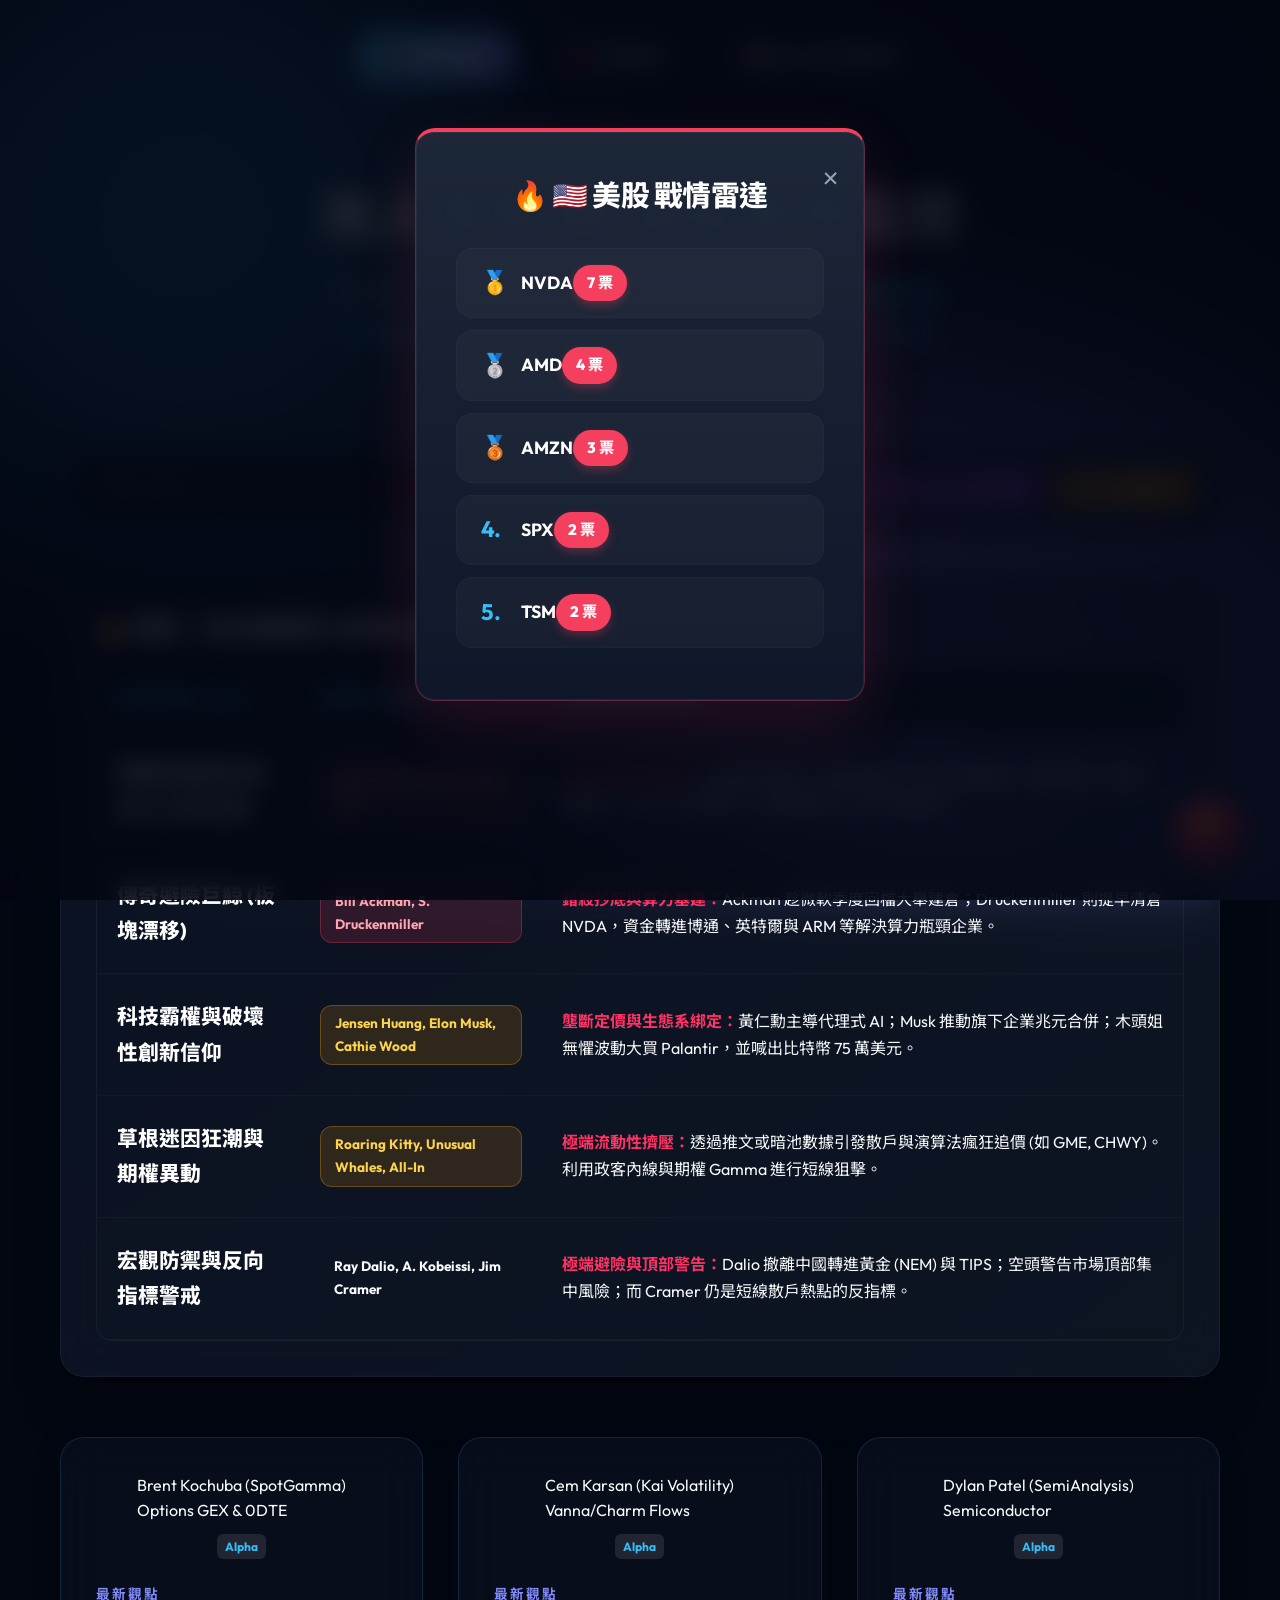
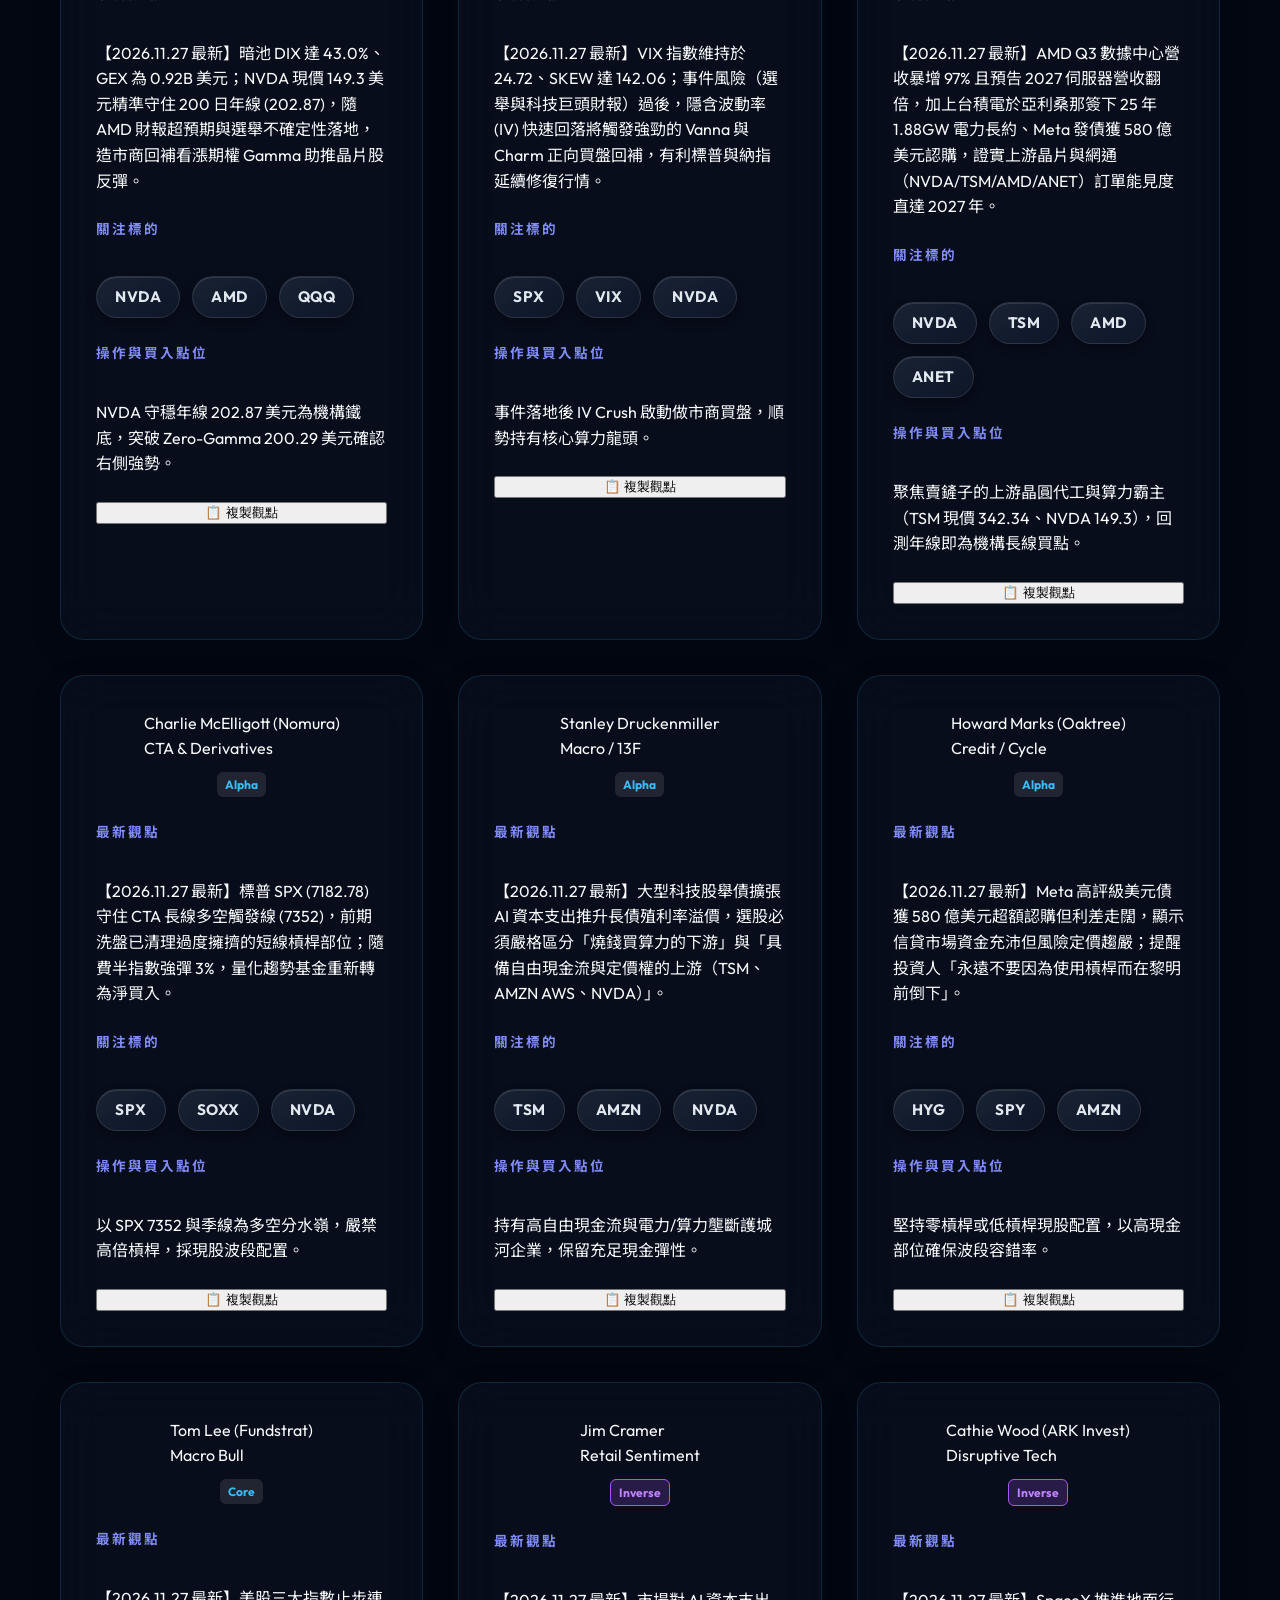
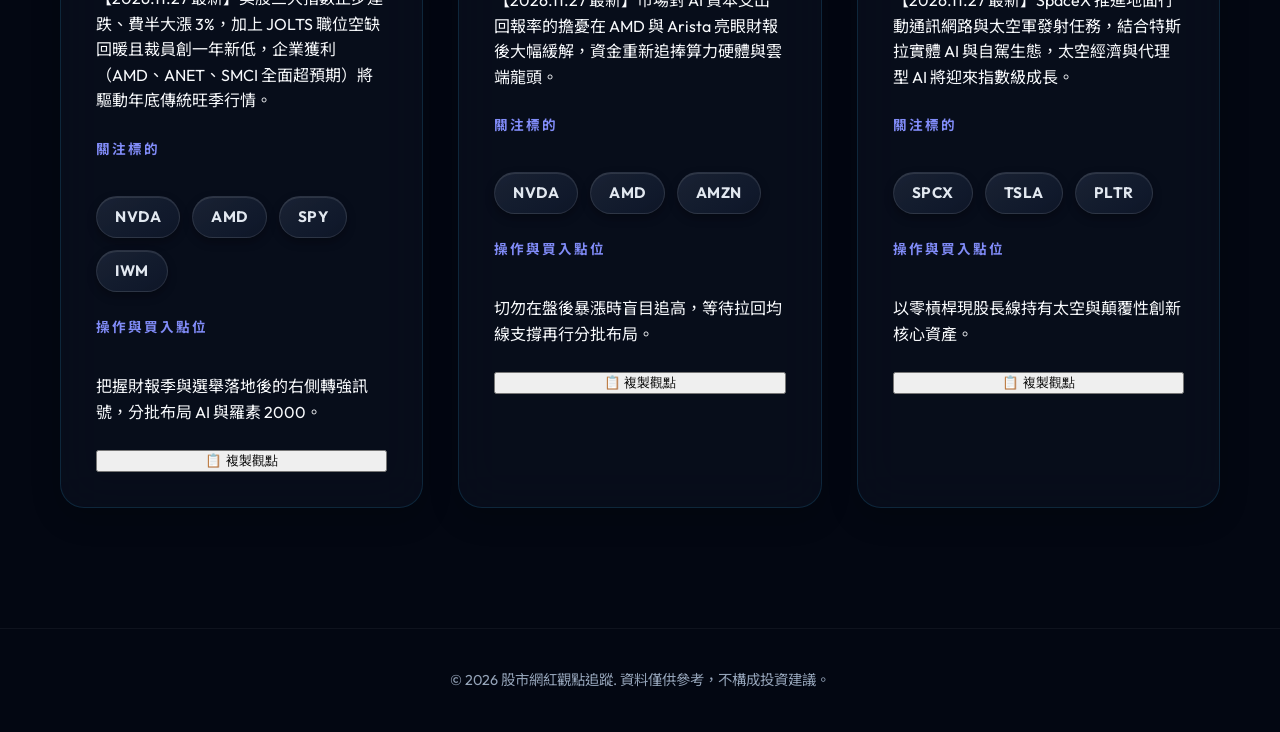
==== commit 6d972ea7: "chore(auto): update institutional sentiment, KOL radar & quant GEX data" ====
--- a/index.html
+++ b/index.html
@@ -26,7 +26,7 @@
             <p class="subtitle">
                 2026.11
                 <span id="last-updated" style="display:inline-block; margin-left:15px; font-size:0.85rem; color:#00f0ff; background: rgba(0, 240, 255, 0.1); padding: 4px 10px; border-radius: 6px; border: 1px solid rgba(0, 240, 255, 0.3); vertical-align: middle;">
-                    ⏱ 最後自動更新: 2026-11-27 16:40 (美台機構籌碼・AI財報與暗池GEX即時同步版)</span>
+                    ⏱ 最後自動更新: 2026-11-27 16:57 (美台機構籌碼・AI財報與暗池GEX即時同步版)</span>
             </p>
             <p id="page-desc">US Market Sentiment Radar - 匯聚傳奇巨鯨與華爾街權威的第一手洞察</p>
         </div>
@@ -402,6 +402,6 @@
     <!-- Floating Action Button -->
     <button id="fab-top" class="fab" onclick="showFabAction()">🏆</button>
 
-    <script src="script.js?v=20261127_1640"></script>
+    <script src="script.js?v=20261127_1657"></script>
 </body>
 </html>
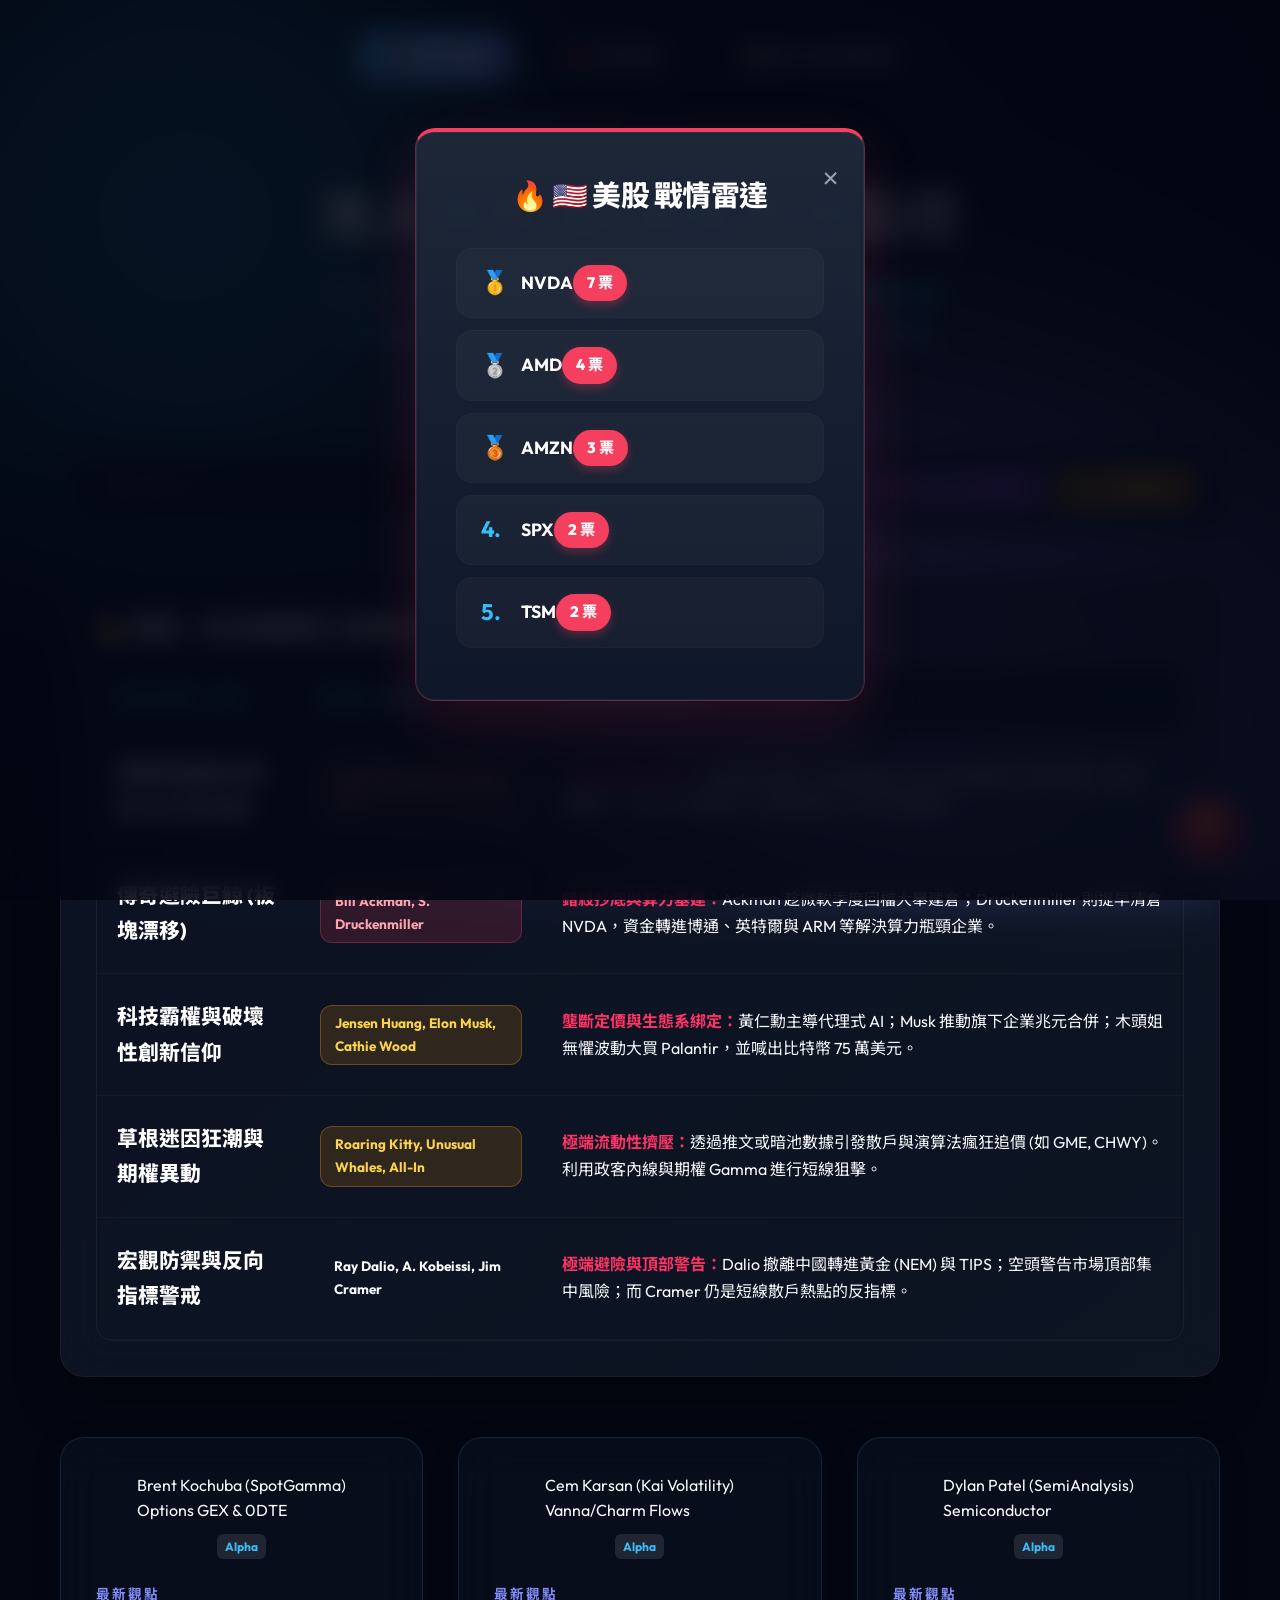
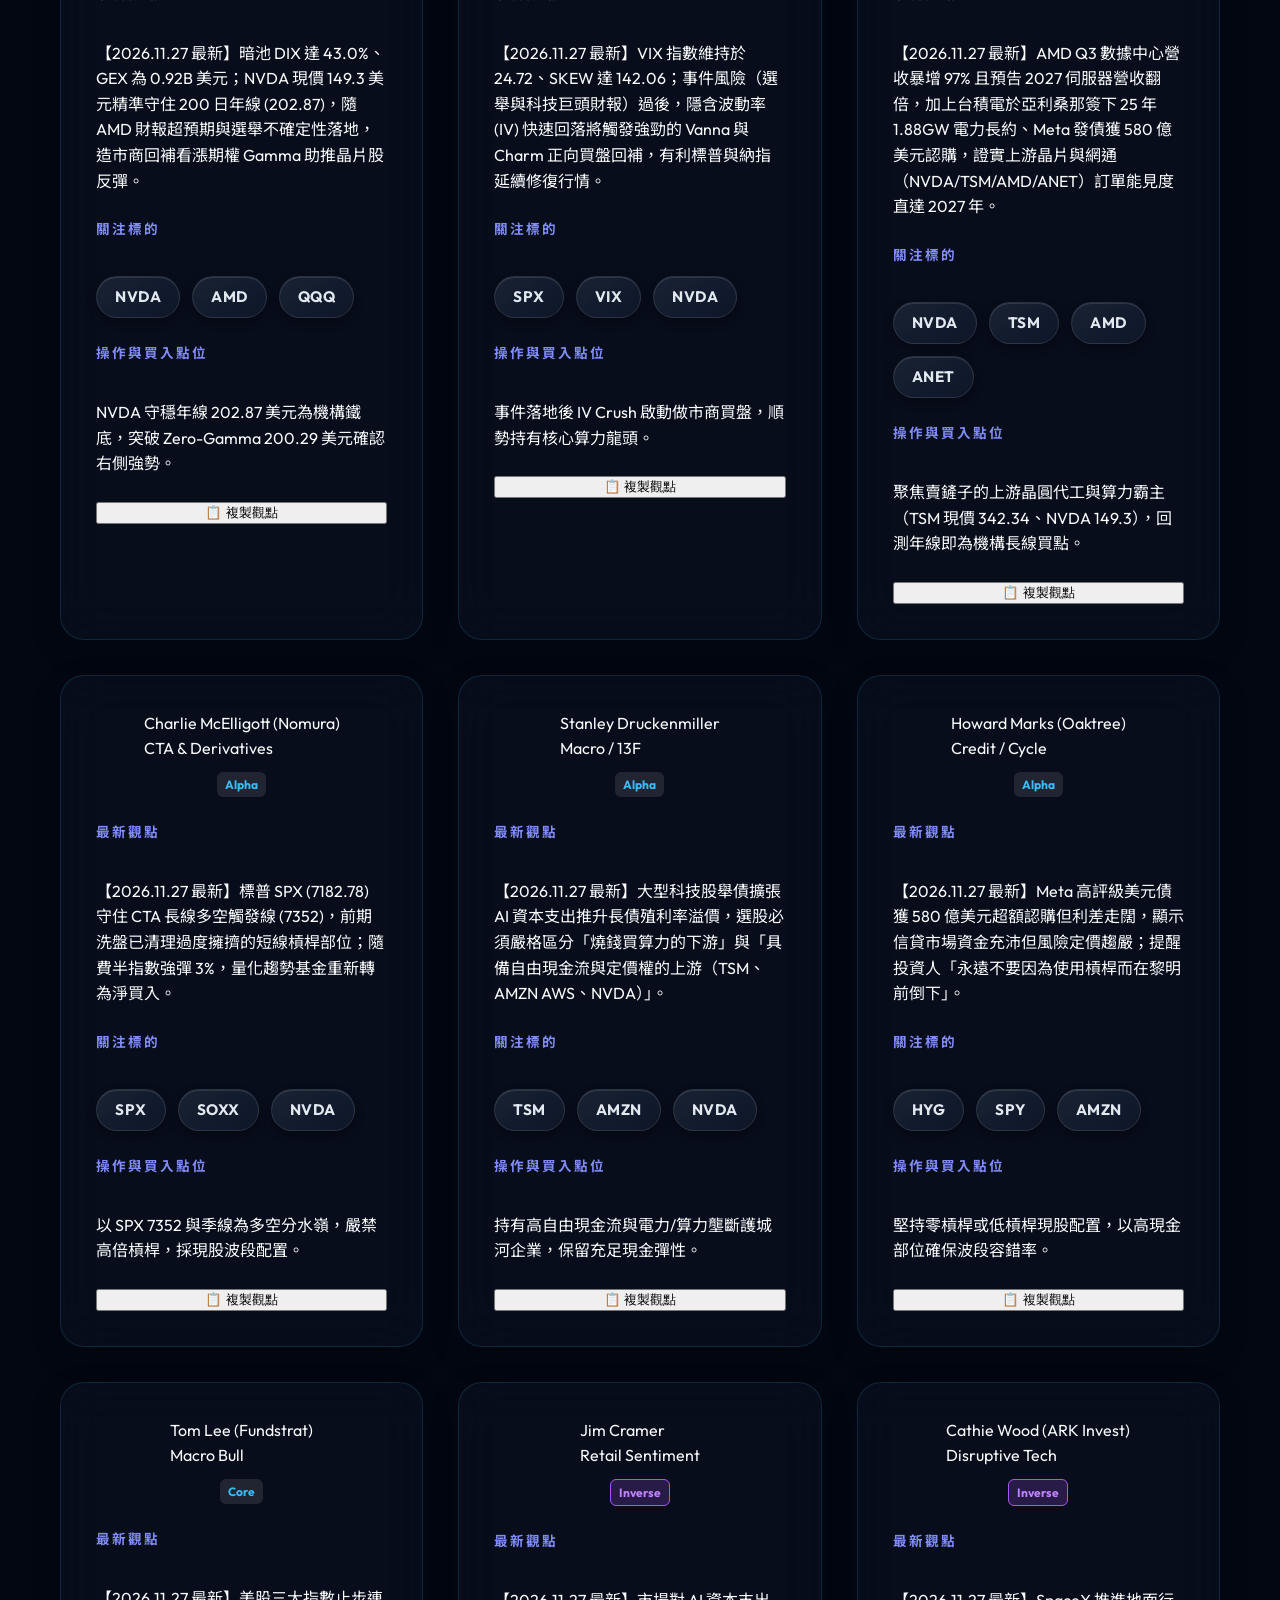
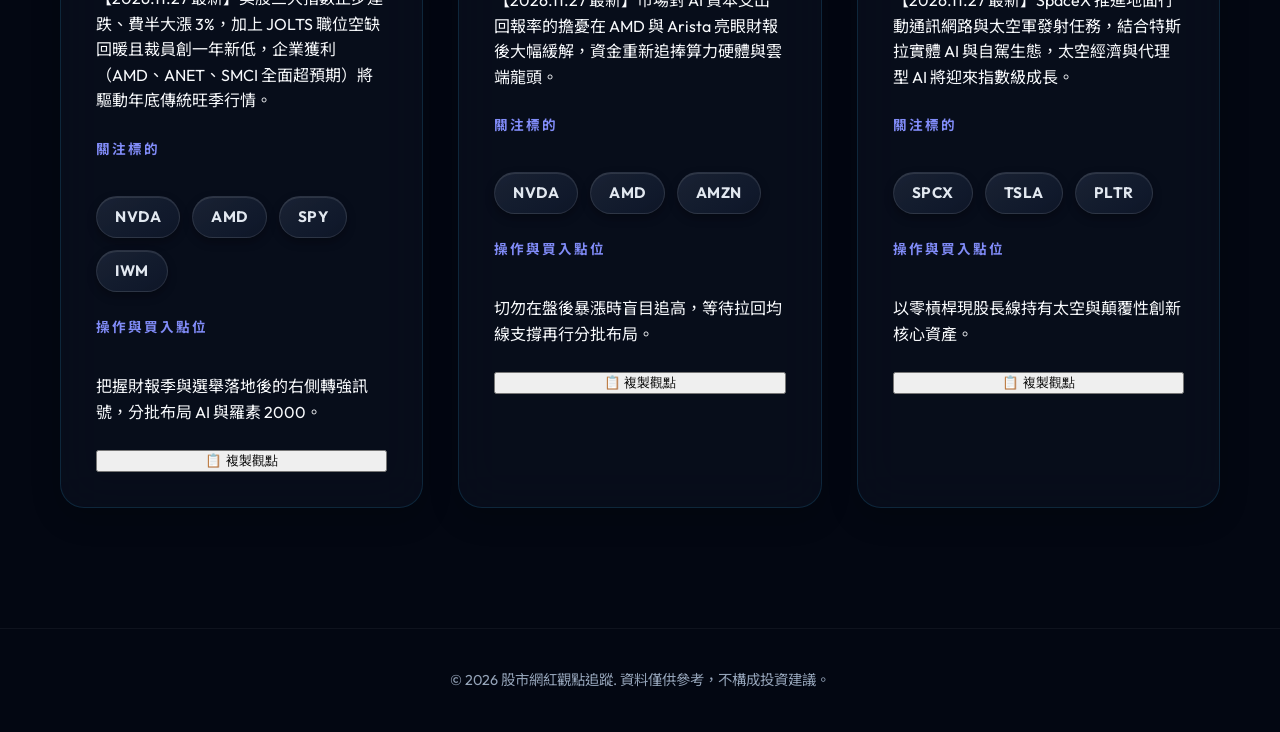
==== commit 225e561f: "feat(nou): add Gen 31 6-Pillar academic sentinel & KOL landmine filter to youtube-stock-tracker" ====
--- a/index.html
+++ b/index.html
@@ -26,13 +26,14 @@
             <p class="subtitle">
                 2026.11
                 <span id="last-updated" style="display:inline-block; margin-left:15px; font-size:0.85rem; color:#00f0ff; background: rgba(0, 240, 255, 0.1); padding: 4px 10px; border-radius: 6px; border: 1px solid rgba(0, 240, 255, 0.3); vertical-align: middle;">
-                    ⏱ 最後自動更新: 2026-11-27 16:57 (美台機構籌碼・AI財報與暗池GEX即時同步版)</span>
+                    ⏱ 最後自動更新: 2026-11-04 08:37 (美台機構籌碼・AI財報與暗池GEX即時同步版)</span>
             </p>
             <p id="page-desc">US Market Sentiment Radar - 匯聚傳奇巨鯨與華爾街權威的第一手洞察</p>
         </div>
     </header>
 
     <div class="container" style="padding-bottom: 0;">
+        <div id="nou-gen31-sentinel"></div>
         <section class="filter-controls-container">
           <div class="search-box-wrapper">
             <input type="text" id="searchInput" placeholder="🔍 搜尋股票代碼 (NVDA, 2330) 或 KOL 名字..." autocomplete="off">
@@ -189,7 +190,7 @@
                 </div>
                 <div class="calculator-inputs">
                   <label for="nvdaPriceInput" style="color: #ccd6f6; font-size: 0.9rem;">輸入 NVDA 當前現貨價 ($):</label>
-                  <input type="number" id="nvdaPriceInput" value="149.3" step="0.5" min="100" max="300">
+                  <input type="number" id="nvdaPriceInput" value="206.69" step="0.5" min="100" max="300">
                 </div>
                 <div class="gex-status-display">
                   <div class="status-indicator-box" id="gexStatusBox">
@@ -204,8 +205,8 @@
                   </div>
                   <div class="progress-bar-labels">
                     <span>$150 (CTA 拋售區)</span>
-                    <span class="marker-label red-text">200 SMA: $202.87</span>
-                    <span class="marker-label orange-text">Zero Gamma: $200.29</span>
+                    <span class="marker-label red-text">200 SMA: $204.56</span>
+                    <span class="marker-label orange-text">Zero Gamma: $214.49</span>
                     <span>$230 (Long Gamma)</span>
                   </div>
                 </div>
@@ -402,6 +403,7 @@
     <!-- Floating Action Button -->
     <button id="fab-top" class="fab" onclick="showFabAction()">🏆</button>
 
-    <script src="script.js?v=20261127_1657"></script>
+    <script src="script.js?v=20261104_0837"></script>
+    <script src="nou-gen31-sentinel.js?v=20261127_1848"></script>
 </body>
 </html>
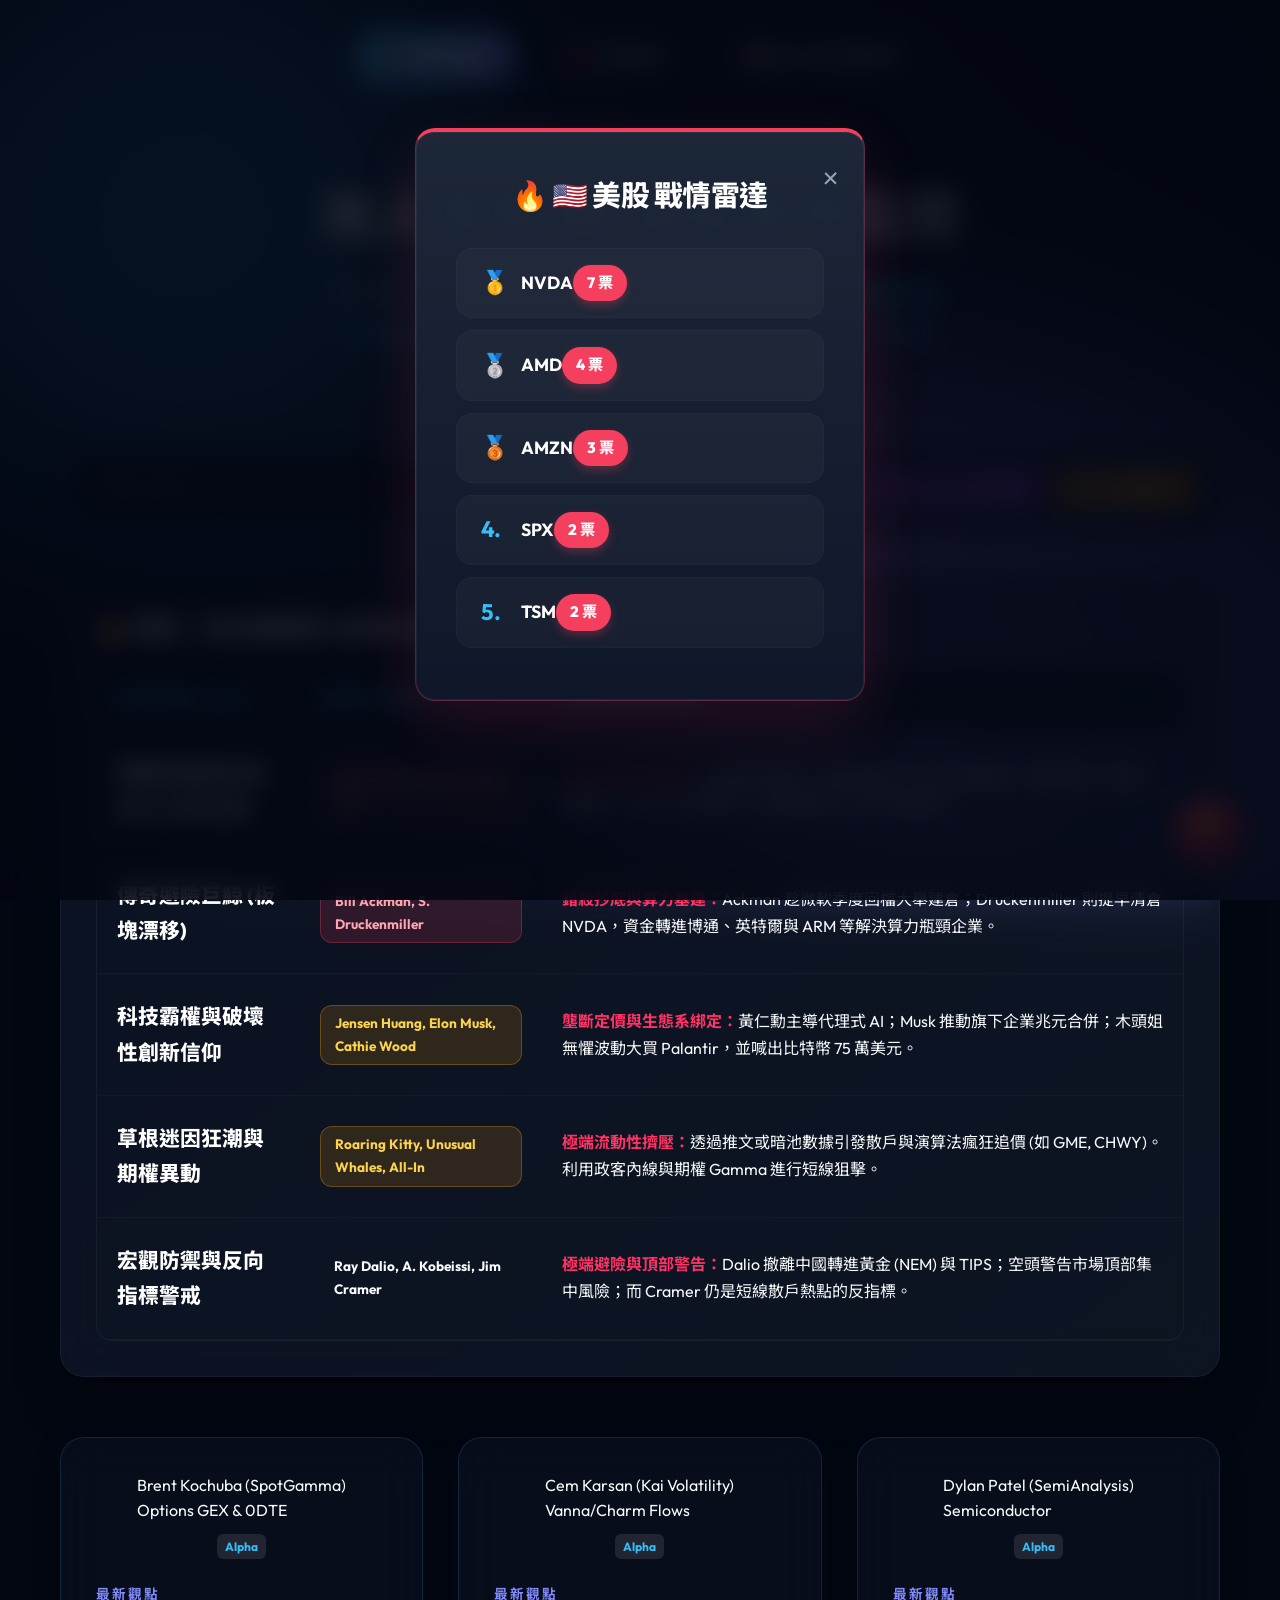
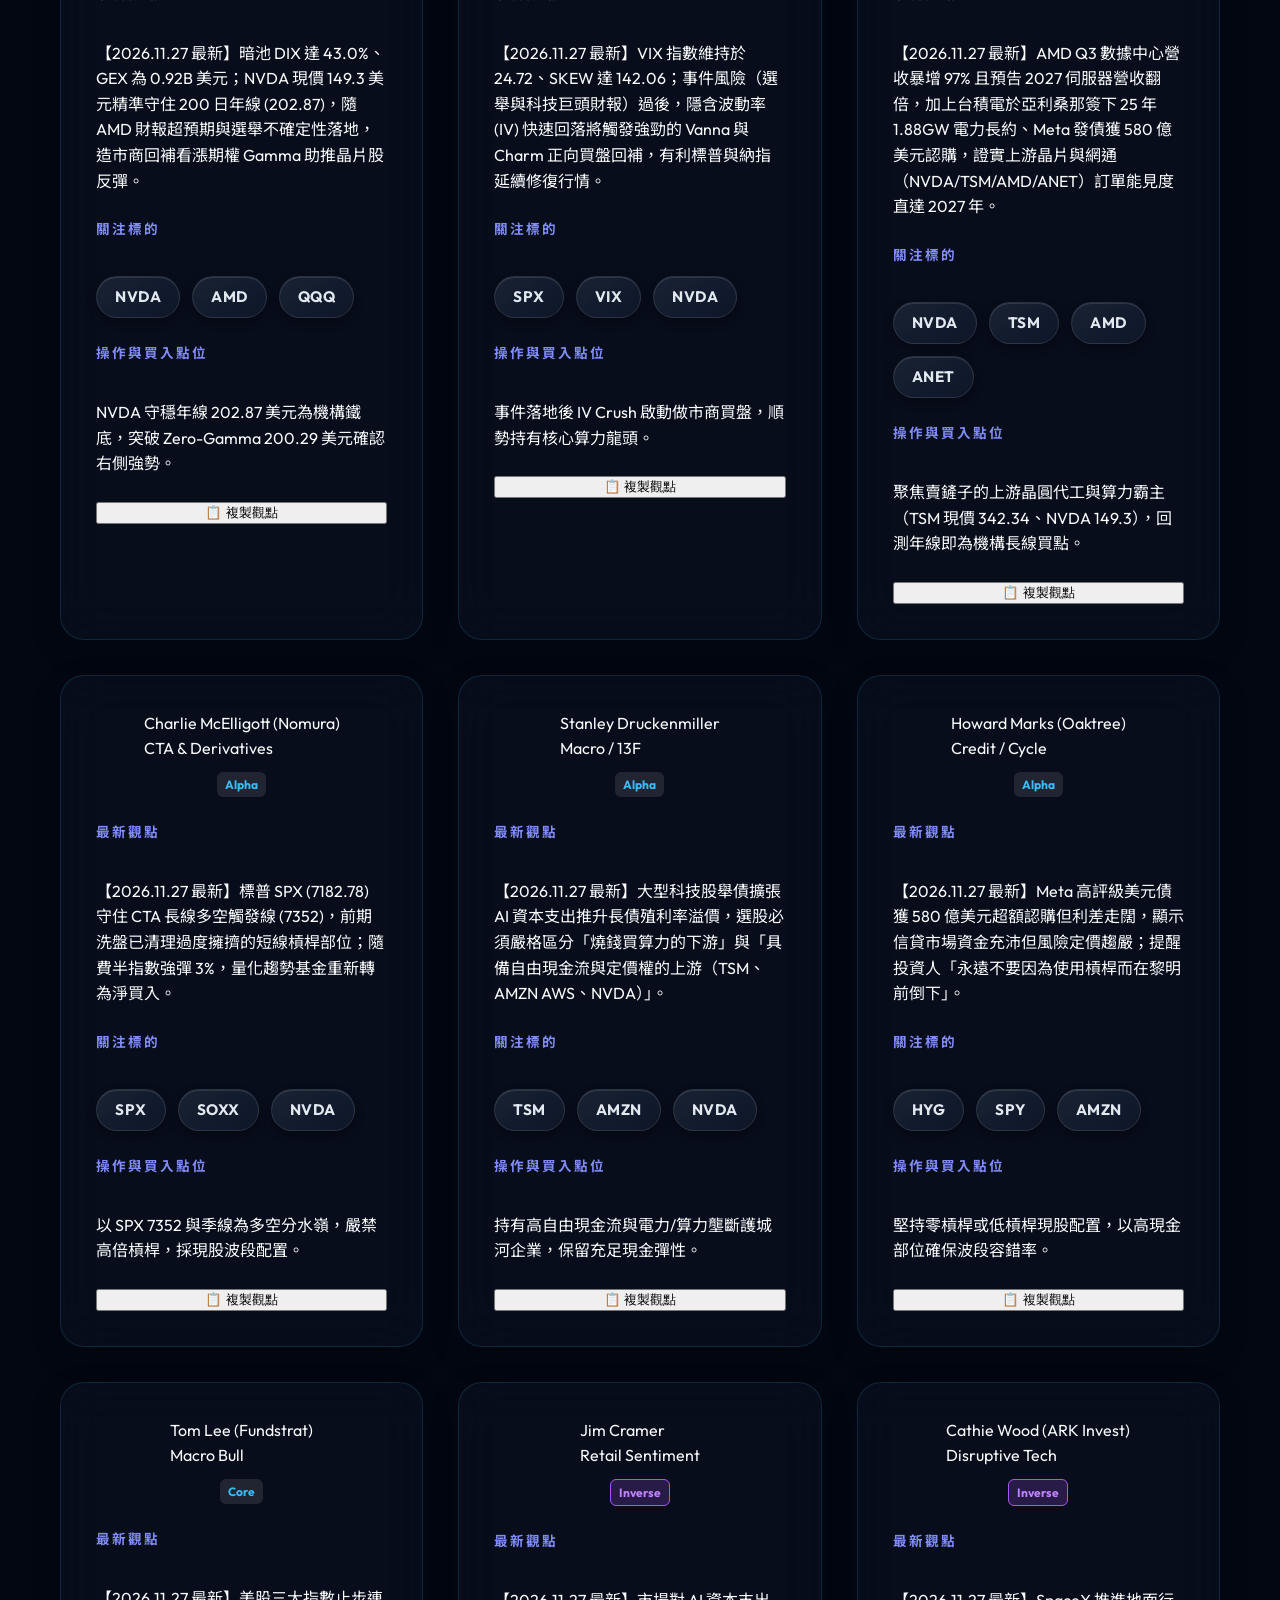
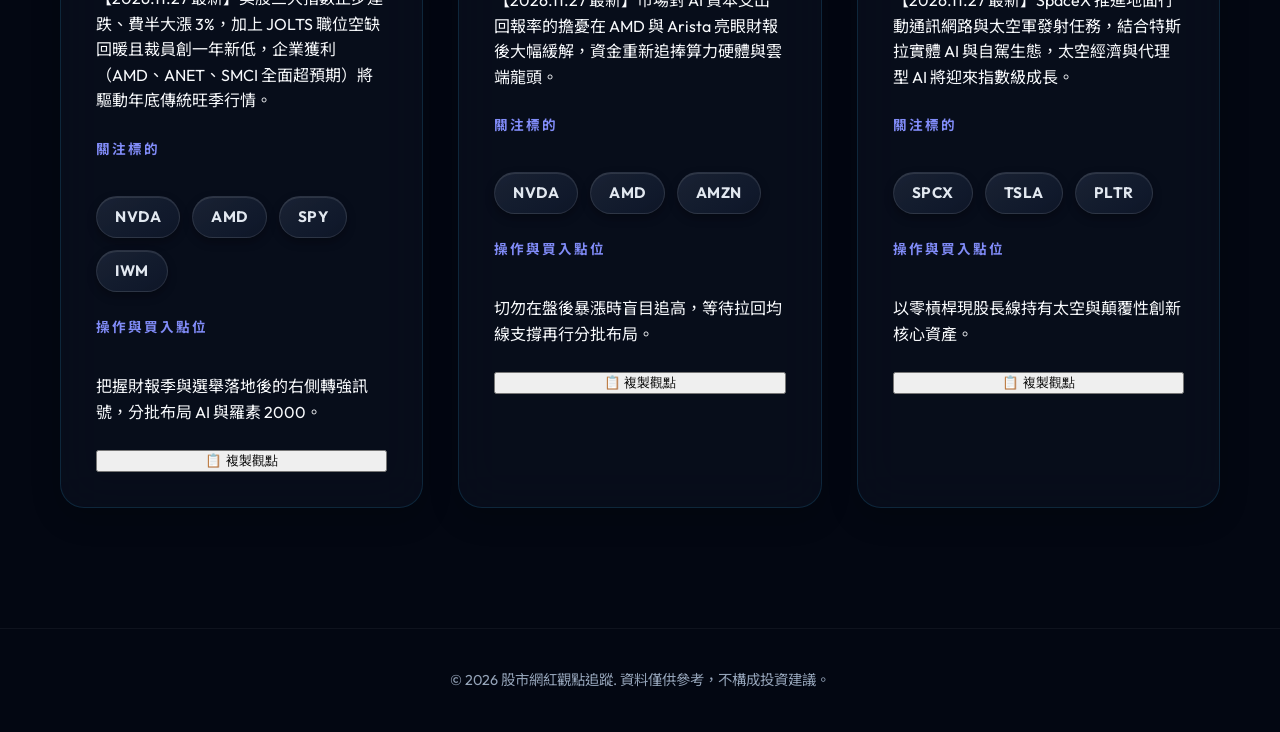
==== commit d3d8f209: "merge: sync remote quant updates keeping Gen 31 sentinel" ====
--- a/index.html
+++ b/index.html
@@ -26,7 +26,7 @@
             <p class="subtitle">
                 2026.11
                 <span id="last-updated" style="display:inline-block; margin-left:15px; font-size:0.85rem; color:#00f0ff; background: rgba(0, 240, 255, 0.1); padding: 4px 10px; border-radius: 6px; border: 1px solid rgba(0, 240, 255, 0.3); vertical-align: middle;">
-                    ⏱ 最後自動更新: 2026-11-04 08:37 (美台機構籌碼・AI財報與暗池GEX即時同步版)</span>
+                    ⏱ 最後自動更新: 2026-11-27 16:57 (美台機構籌碼・AI財報與暗池GEX即時同步版)</span>
             </p>
             <p id="page-desc">US Market Sentiment Radar - 匯聚傳奇巨鯨與華爾街權威的第一手洞察</p>
         </div>
@@ -190,7 +190,7 @@
                 </div>
                 <div class="calculator-inputs">
                   <label for="nvdaPriceInput" style="color: #ccd6f6; font-size: 0.9rem;">輸入 NVDA 當前現貨價 ($):</label>
-                  <input type="number" id="nvdaPriceInput" value="206.69" step="0.5" min="100" max="300">
+                  <input type="number" id="nvdaPriceInput" value="149.3" step="0.5" min="100" max="300">
                 </div>
                 <div class="gex-status-display">
                   <div class="status-indicator-box" id="gexStatusBox">
@@ -205,8 +205,8 @@
                   </div>
                   <div class="progress-bar-labels">
                     <span>$150 (CTA 拋售區)</span>
-                    <span class="marker-label red-text">200 SMA: $204.56</span>
-                    <span class="marker-label orange-text">Zero Gamma: $214.49</span>
+                    <span class="marker-label red-text">200 SMA: $202.87</span>
+                    <span class="marker-label orange-text">Zero Gamma: $200.29</span>
                     <span>$230 (Long Gamma)</span>
                   </div>
                 </div>
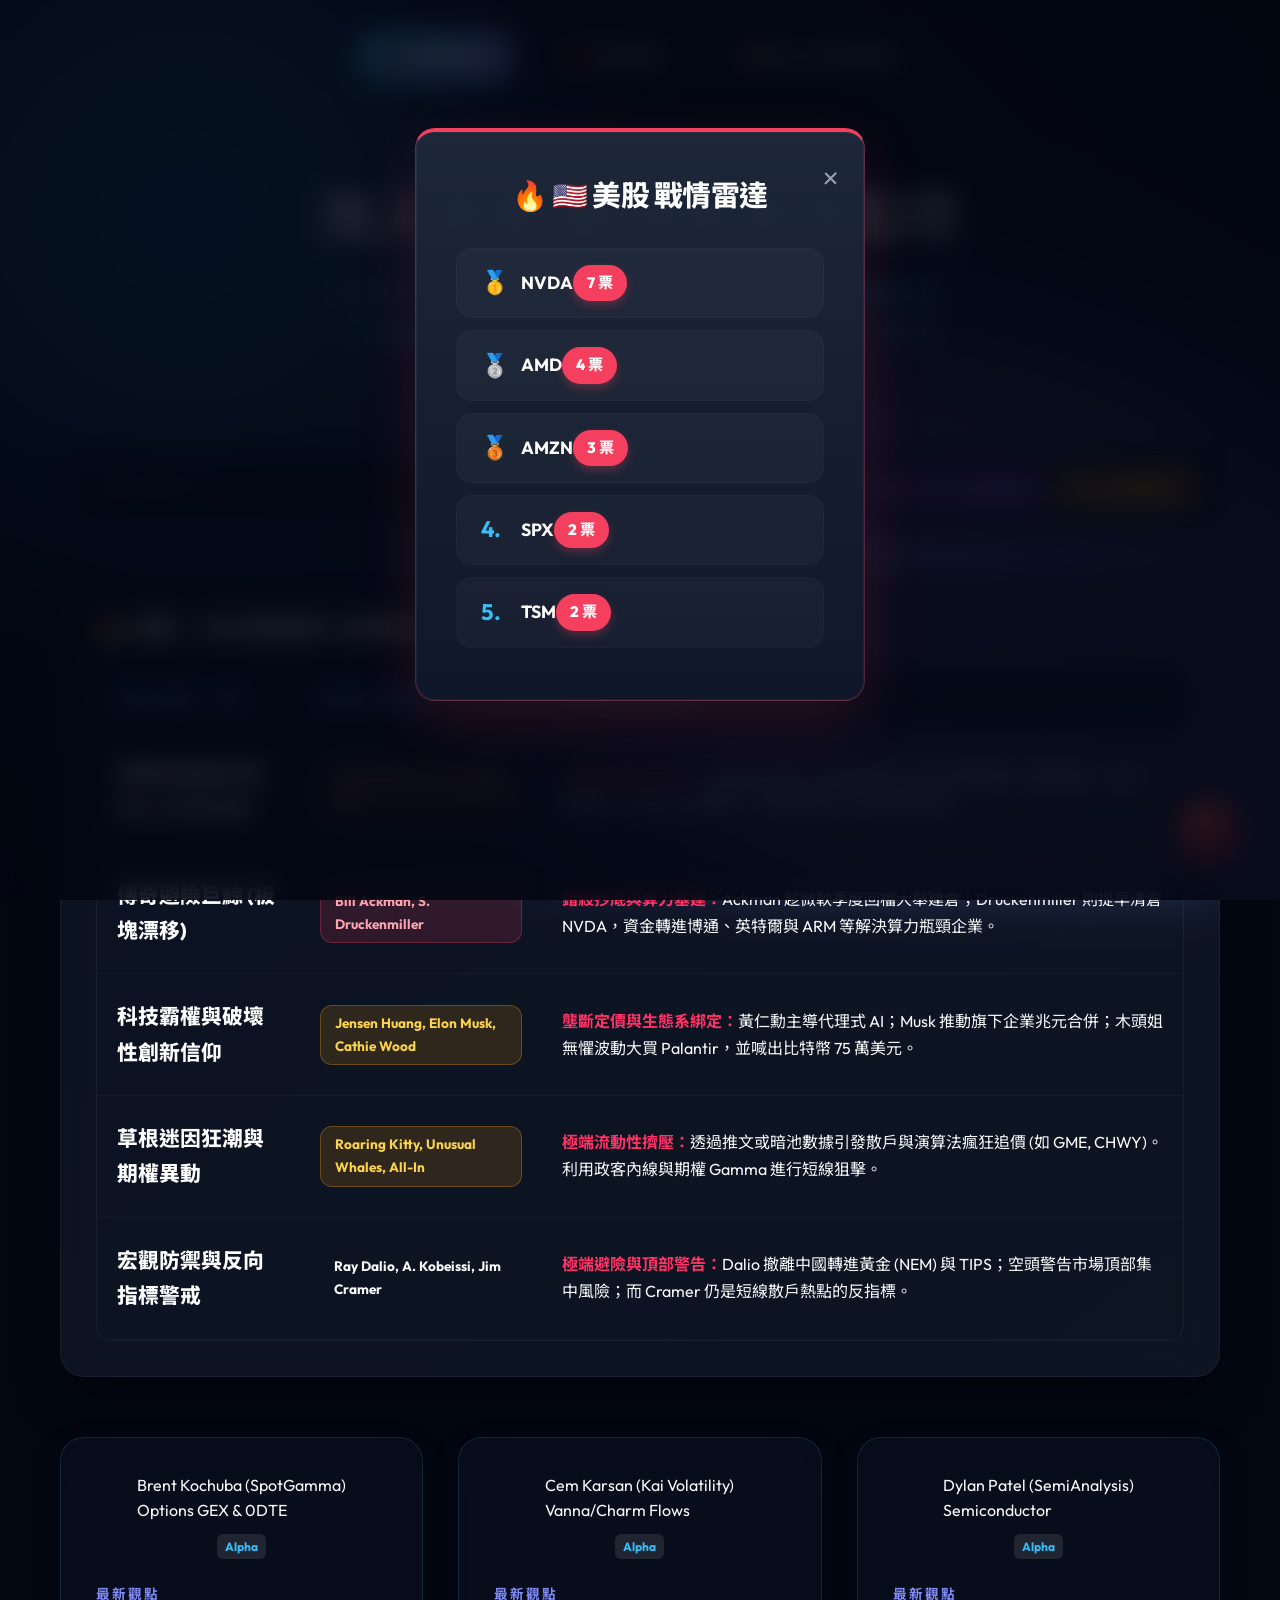
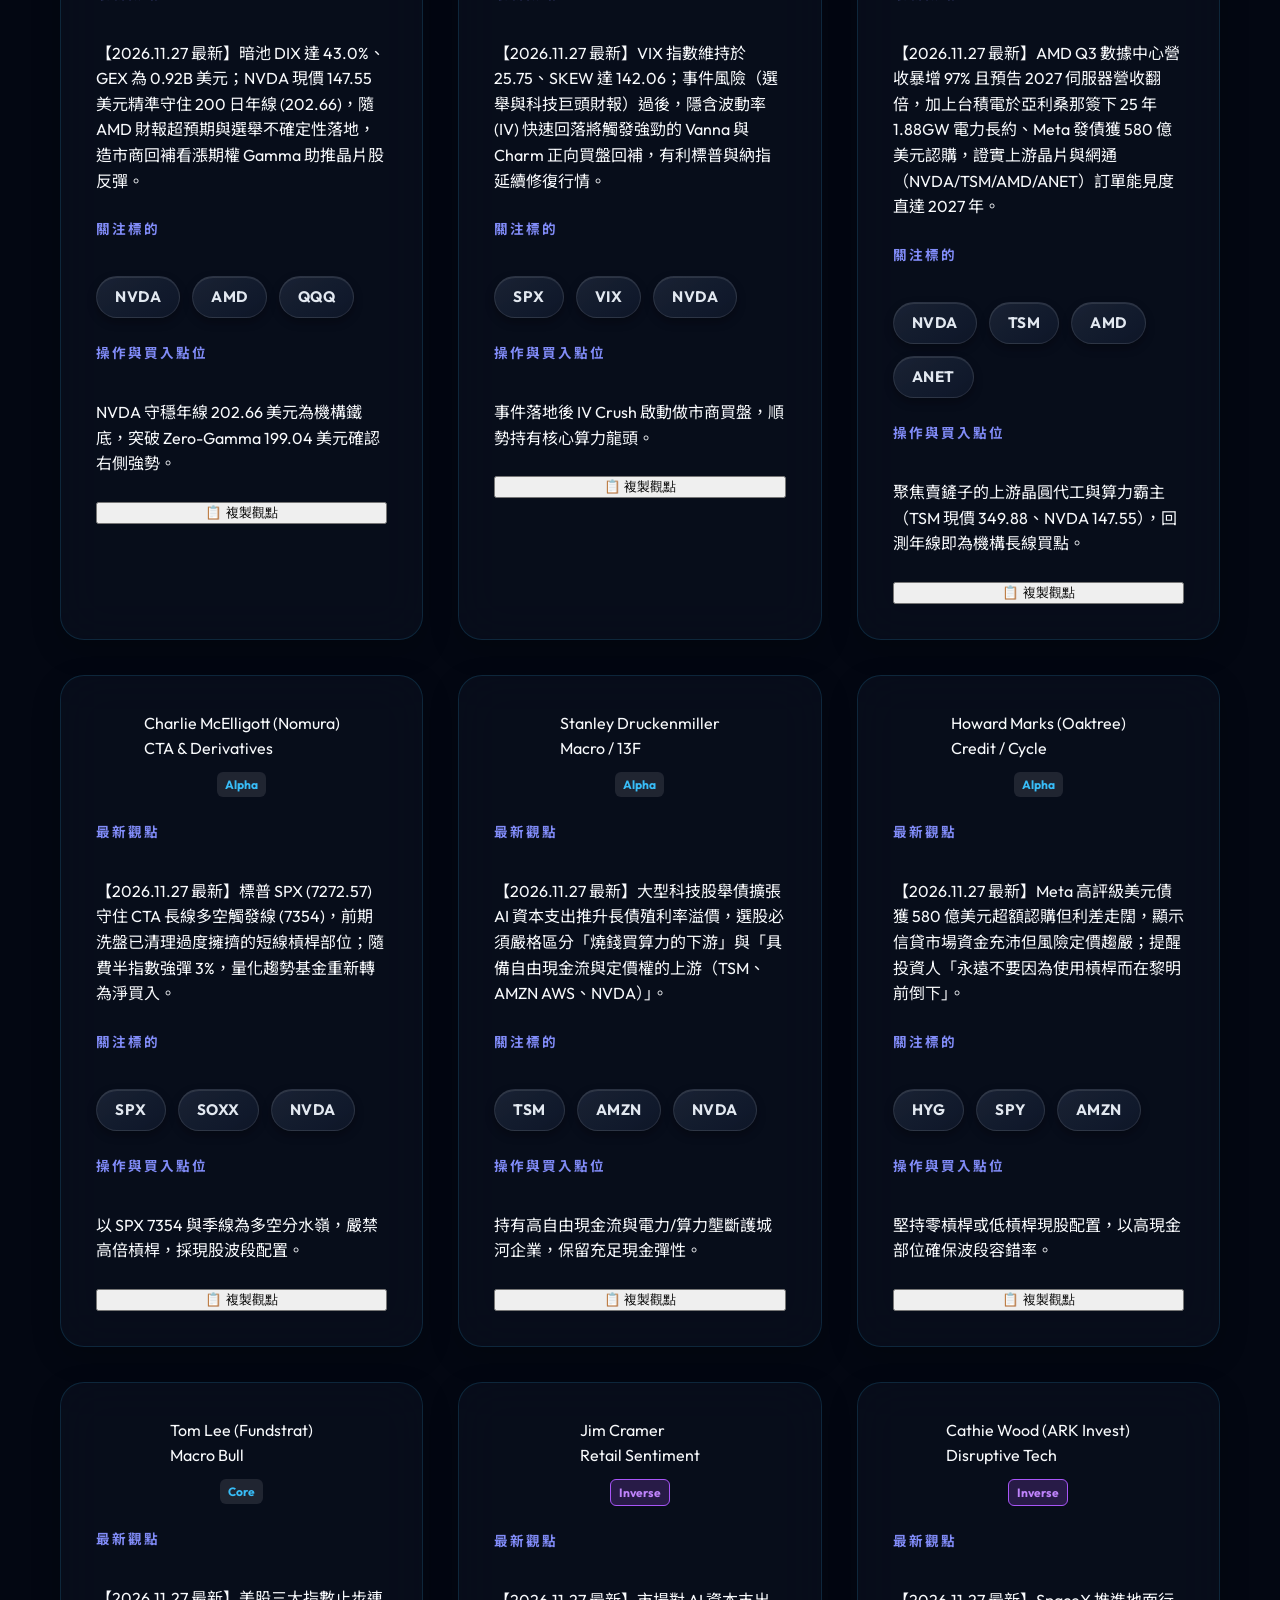
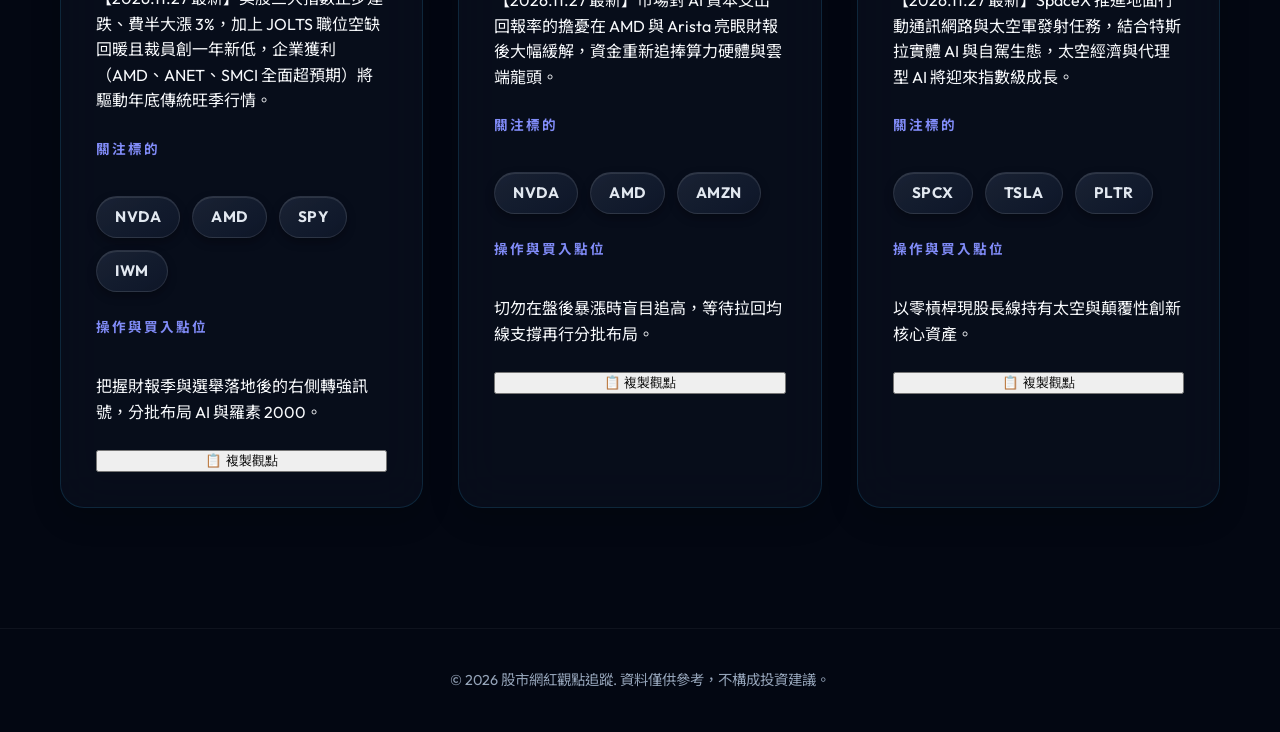
==== commit 08389887: "chore(auto): update institutional sentiment, KOL radar & quant GEX data" ====
--- a/index.html
+++ b/index.html
@@ -26,7 +26,7 @@
             <p class="subtitle">
                 2026.11
                 <span id="last-updated" style="display:inline-block; margin-left:15px; font-size:0.85rem; color:#00f0ff; background: rgba(0, 240, 255, 0.1); padding: 4px 10px; border-radius: 6px; border: 1px solid rgba(0, 240, 255, 0.3); vertical-align: middle;">
-                    ⏱ 最後自動更新: 2026-11-27 16:57 (美台機構籌碼・AI財報與暗池GEX即時同步版)</span>
+                    ⏱ 最後自動更新: 2026-11-27 23:57 (美台機構籌碼・AI財報與暗池GEX即時同步版)</span>
             </p>
             <p id="page-desc">US Market Sentiment Radar - 匯聚傳奇巨鯨與華爾街權威的第一手洞察</p>
         </div>
@@ -190,7 +190,7 @@
                 </div>
                 <div class="calculator-inputs">
                   <label for="nvdaPriceInput" style="color: #ccd6f6; font-size: 0.9rem;">輸入 NVDA 當前現貨價 ($):</label>
-                  <input type="number" id="nvdaPriceInput" value="149.3" step="0.5" min="100" max="300">
+                  <input type="number" id="nvdaPriceInput" value="147.55" step="0.5" min="100" max="300">
                 </div>
                 <div class="gex-status-display">
                   <div class="status-indicator-box" id="gexStatusBox">
@@ -205,8 +205,8 @@
                   </div>
                   <div class="progress-bar-labels">
                     <span>$150 (CTA 拋售區)</span>
-                    <span class="marker-label red-text">200 SMA: $202.87</span>
-                    <span class="marker-label orange-text">Zero Gamma: $200.29</span>
+                    <span class="marker-label red-text">200 SMA: $202.66</span>
+                    <span class="marker-label orange-text">Zero Gamma: $199.04</span>
                     <span>$230 (Long Gamma)</span>
                   </div>
                 </div>
@@ -403,7 +403,7 @@
     <!-- Floating Action Button -->
     <button id="fab-top" class="fab" onclick="showFabAction()">🏆</button>
 
-    <script src="script.js?v=20261104_0837"></script>
+    <script src="script.js?v=20261127_2357"></script>
     <script src="nou-gen31-sentinel.js?v=20261127_1848"></script>
 </body>
 </html>
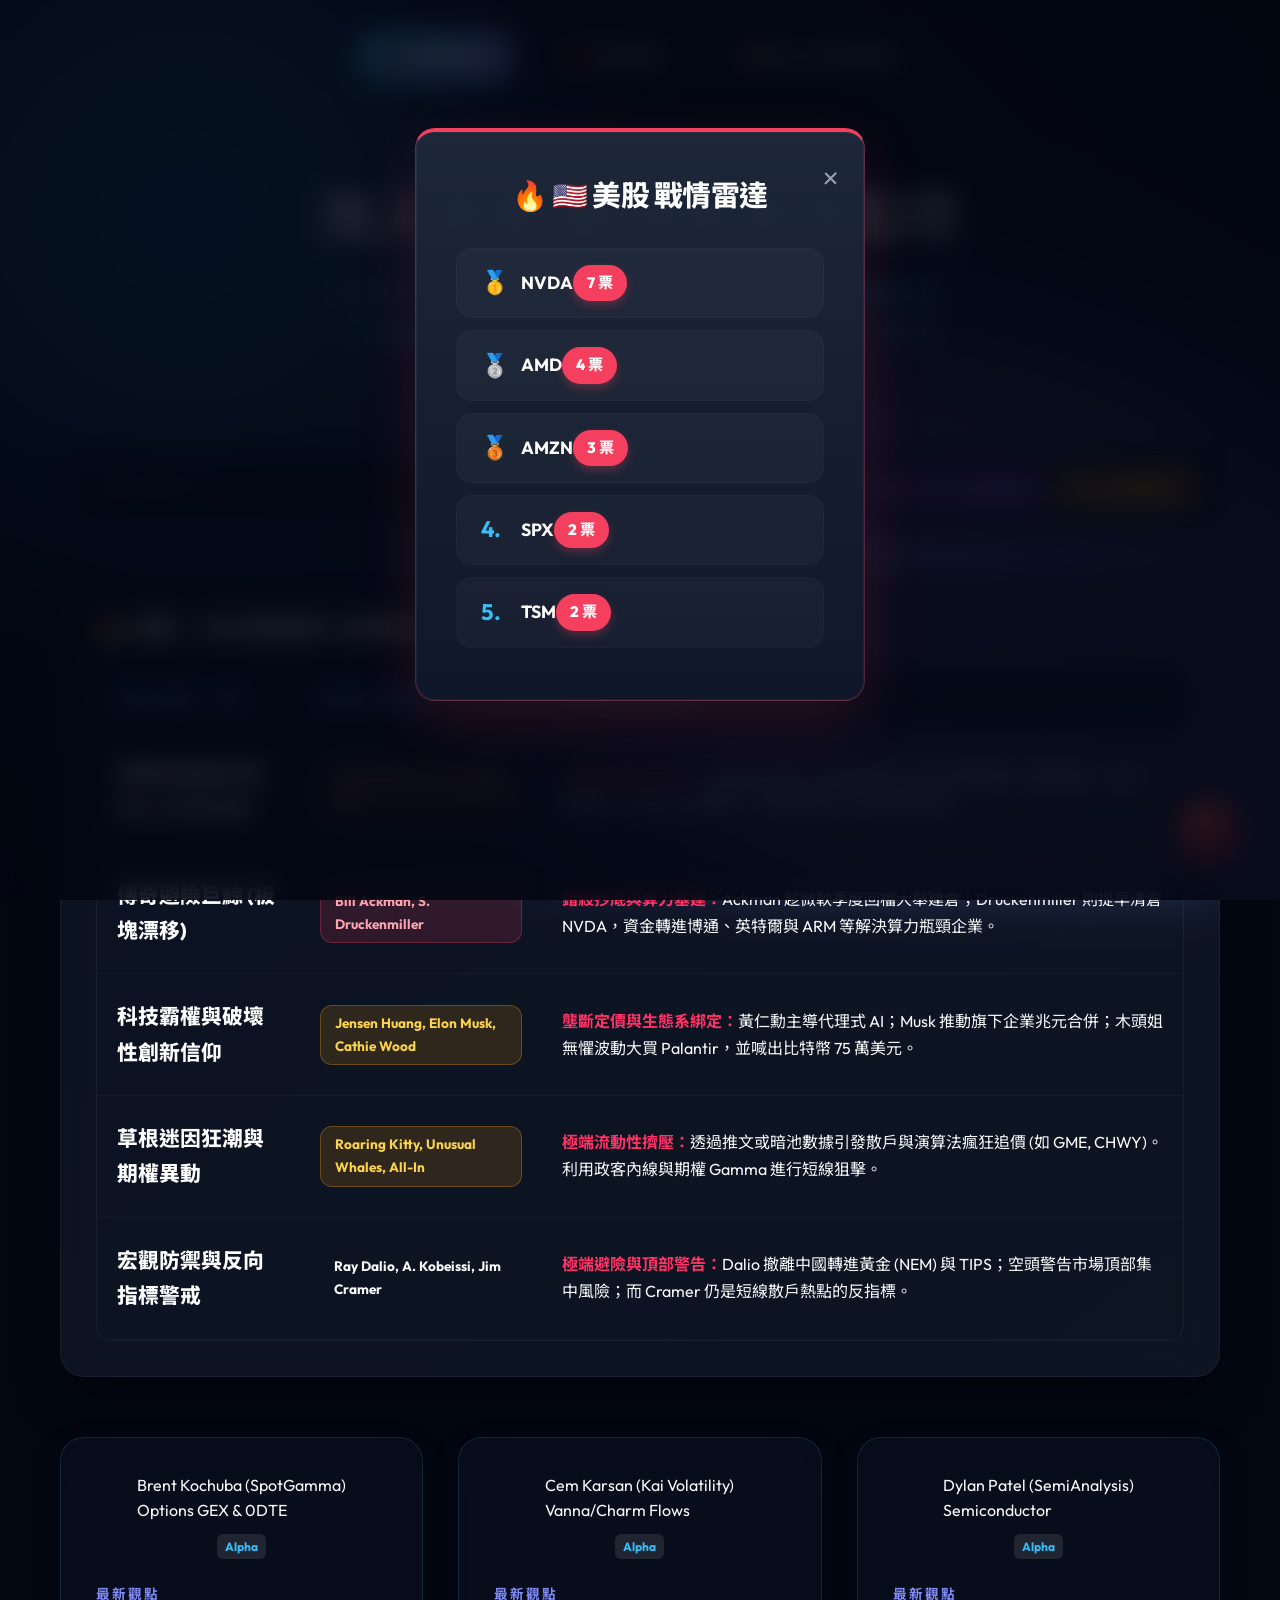
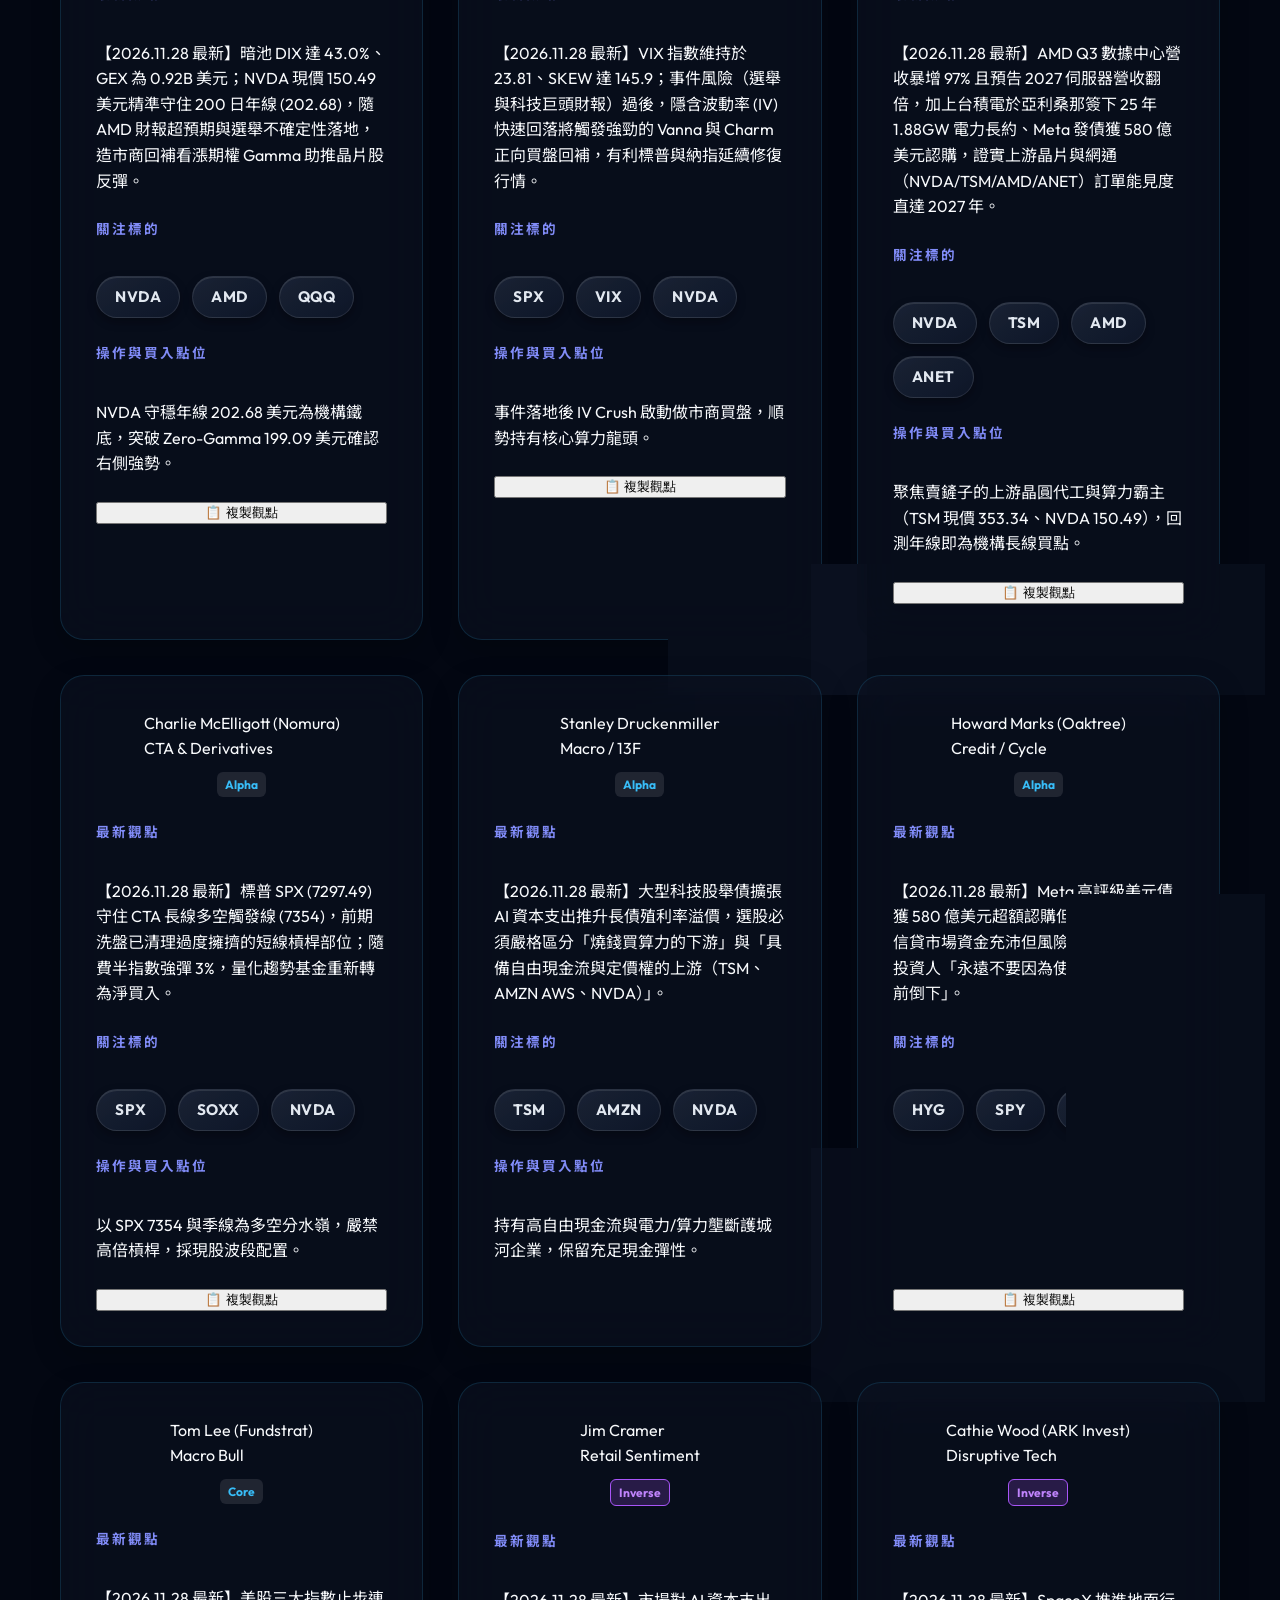
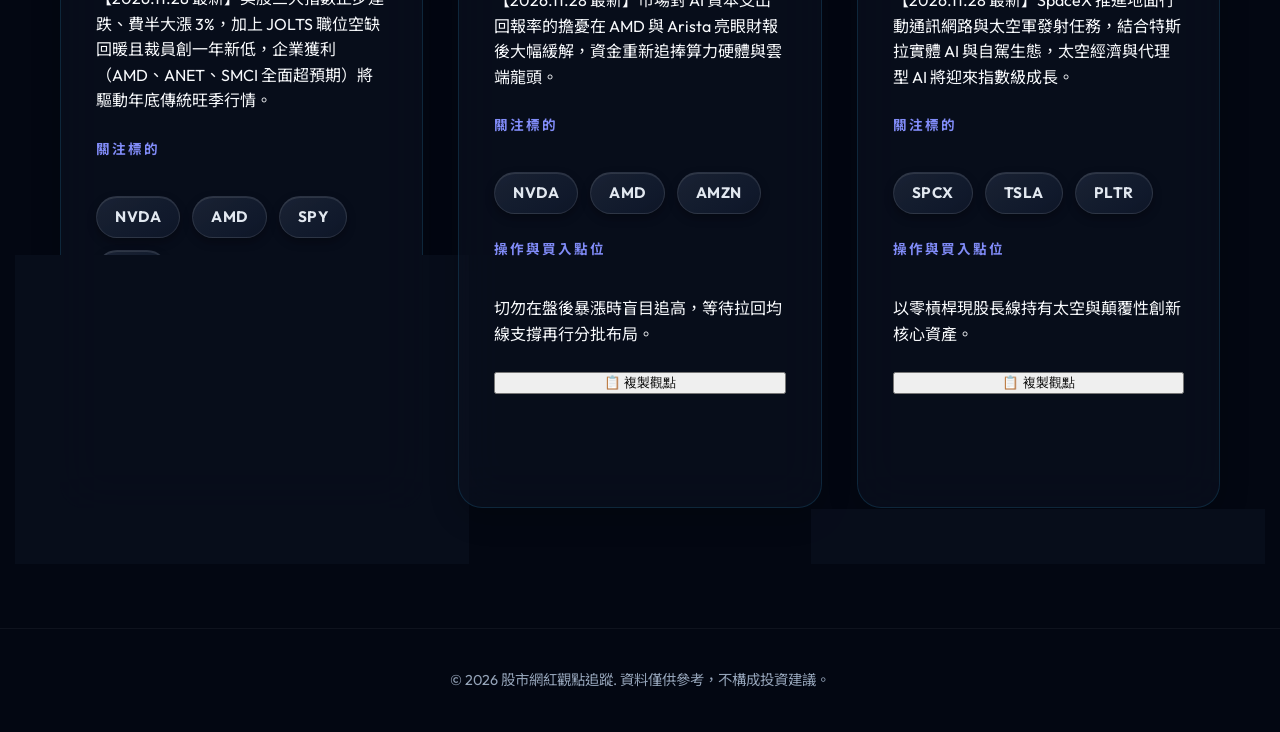
==== commit 8e35eba5: "Auto-update quant & KOL intelligence data" ====
--- a/index.html
+++ b/index.html
@@ -26,7 +26,7 @@
             <p class="subtitle">
                 2026.11
                 <span id="last-updated" style="display:inline-block; margin-left:15px; font-size:0.85rem; color:#00f0ff; background: rgba(0, 240, 255, 0.1); padding: 4px 10px; border-radius: 6px; border: 1px solid rgba(0, 240, 255, 0.3); vertical-align: middle;">
-                    ⏱ 最後自動更新: 2026-11-27 23:57 (美台機構籌碼・AI財報與暗池GEX即時同步版)</span>
+                    ⏱ 最後自動更新: 2026-11-28 05:21 (美台機構籌碼・AI財報與暗池GEX即時同步版)</span>
             </p>
             <p id="page-desc">US Market Sentiment Radar - 匯聚傳奇巨鯨與華爾街權威的第一手洞察</p>
         </div>
@@ -190,7 +190,7 @@
                 </div>
                 <div class="calculator-inputs">
                   <label for="nvdaPriceInput" style="color: #ccd6f6; font-size: 0.9rem;">輸入 NVDA 當前現貨價 ($):</label>
-                  <input type="number" id="nvdaPriceInput" value="147.55" step="0.5" min="100" max="300">
+                  <input type="number" id="nvdaPriceInput" value="150.49" step="0.5" min="100" max="300">
                 </div>
                 <div class="gex-status-display">
                   <div class="status-indicator-box" id="gexStatusBox">
@@ -205,8 +205,8 @@
                   </div>
                   <div class="progress-bar-labels">
                     <span>$150 (CTA 拋售區)</span>
-                    <span class="marker-label red-text">200 SMA: $202.66</span>
-                    <span class="marker-label orange-text">Zero Gamma: $199.04</span>
+                    <span class="marker-label red-text">200 SMA: $202.68</span>
+                    <span class="marker-label orange-text">Zero Gamma: $199.09</span>
                     <span>$230 (Long Gamma)</span>
                   </div>
                 </div>
@@ -403,7 +403,7 @@
     <!-- Floating Action Button -->
     <button id="fab-top" class="fab" onclick="showFabAction()">🏆</button>
 
-    <script src="script.js?v=20261127_2357"></script>
+    <script src="script.js?v=20261128_0521"></script>
     <script src="nou-gen31-sentinel.js?v=20261127_1848"></script>
 </body>
 </html>
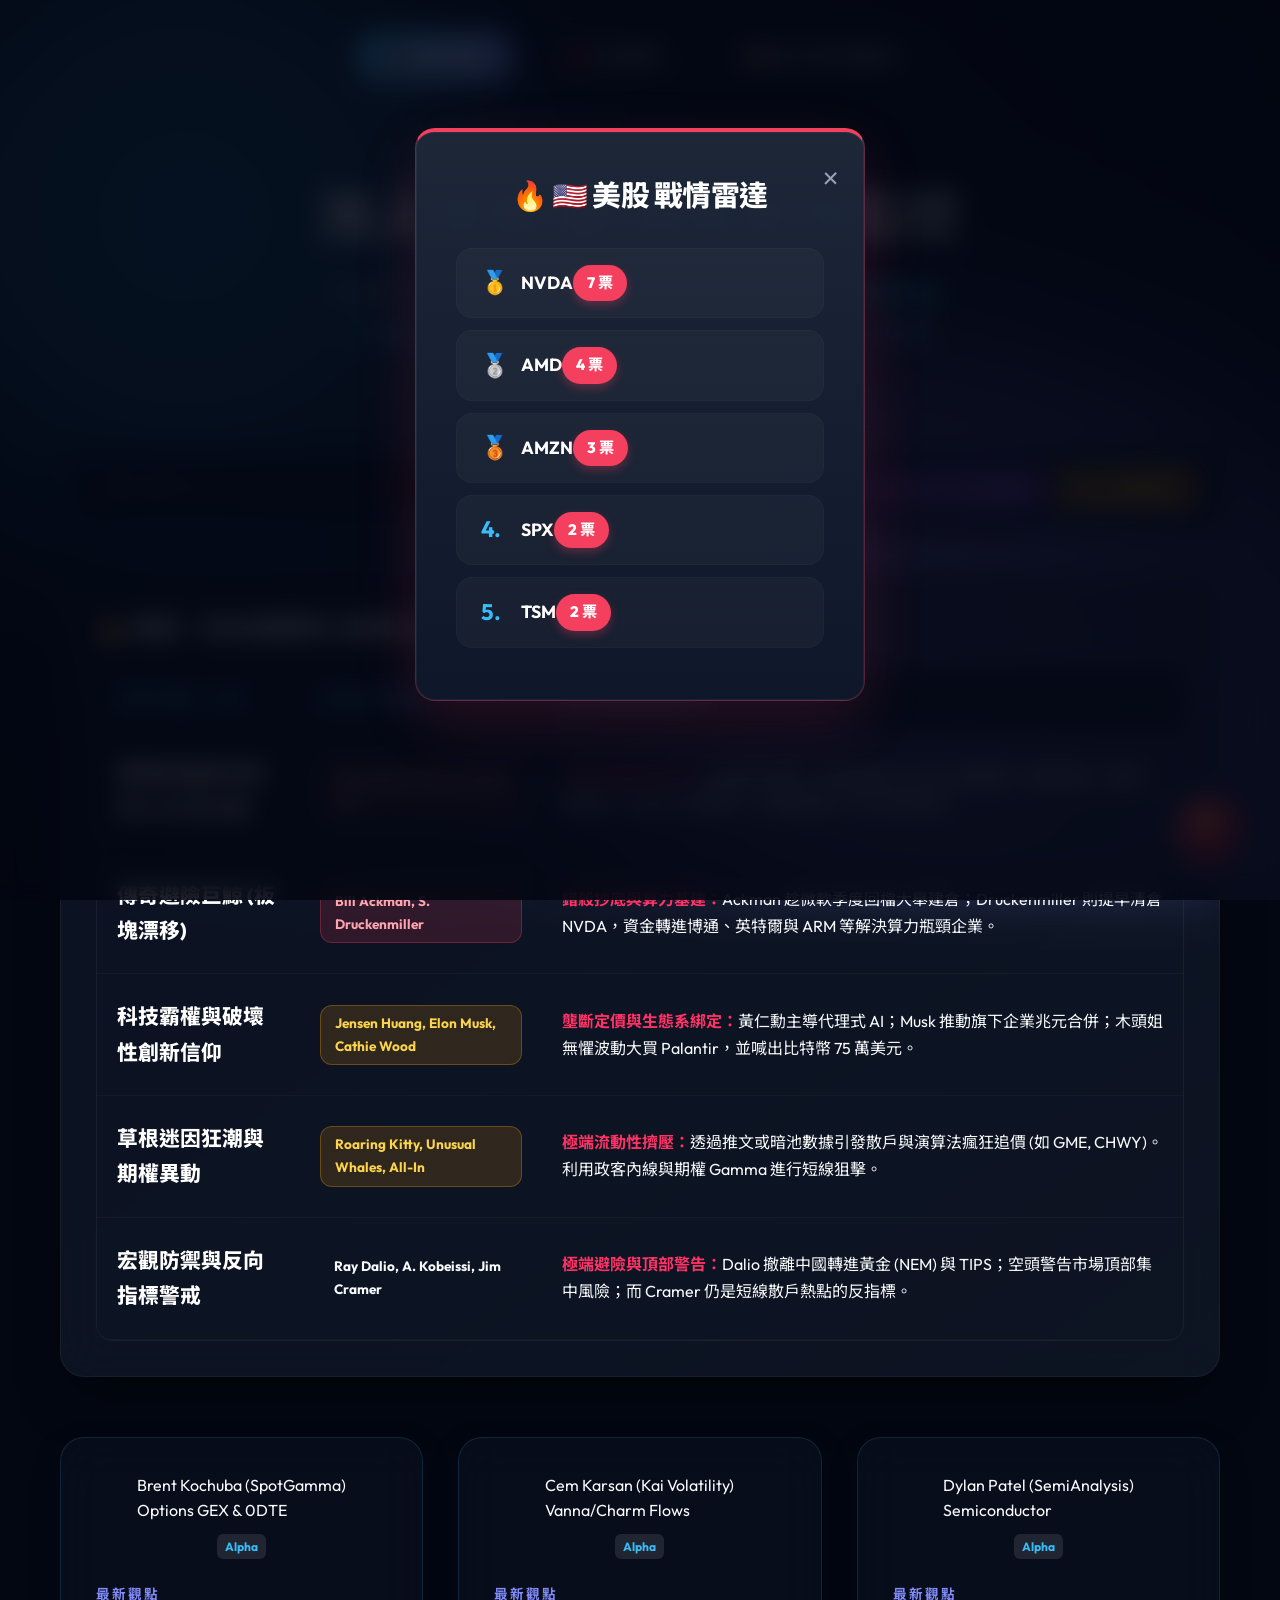
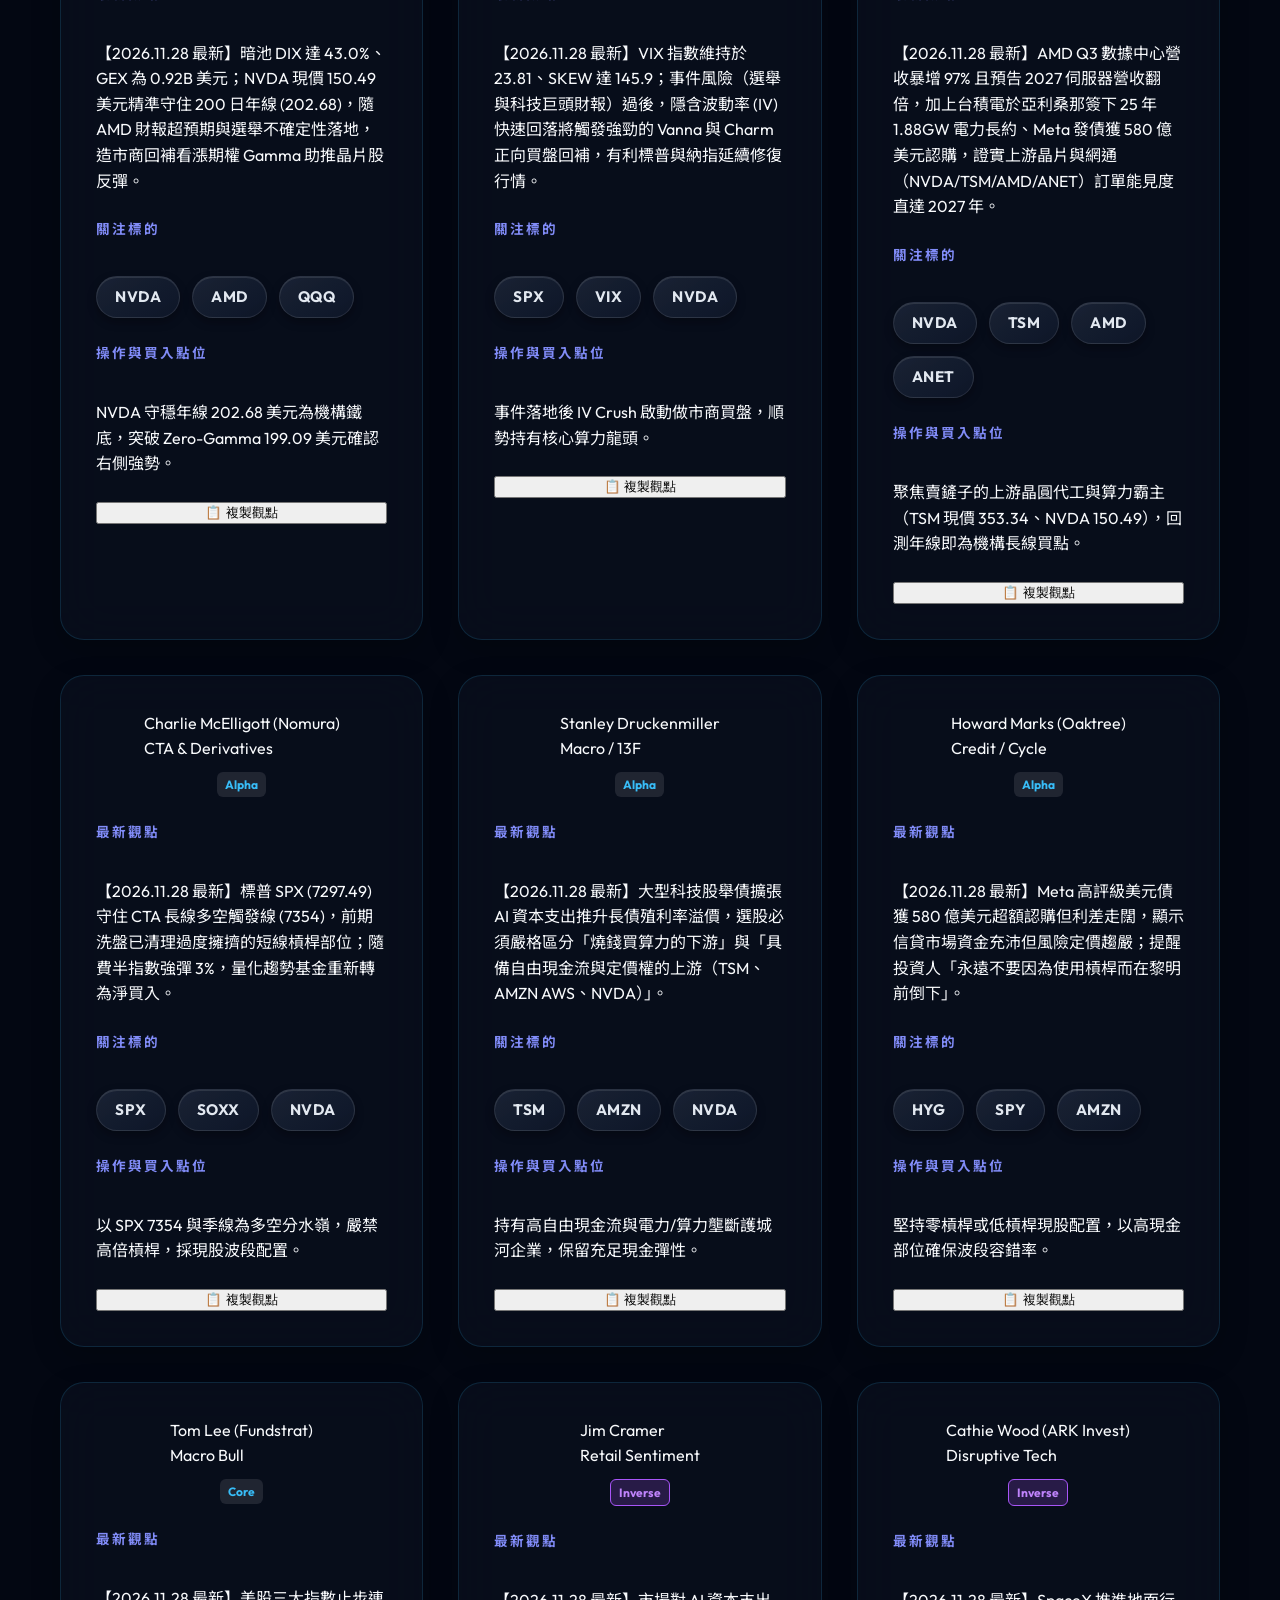
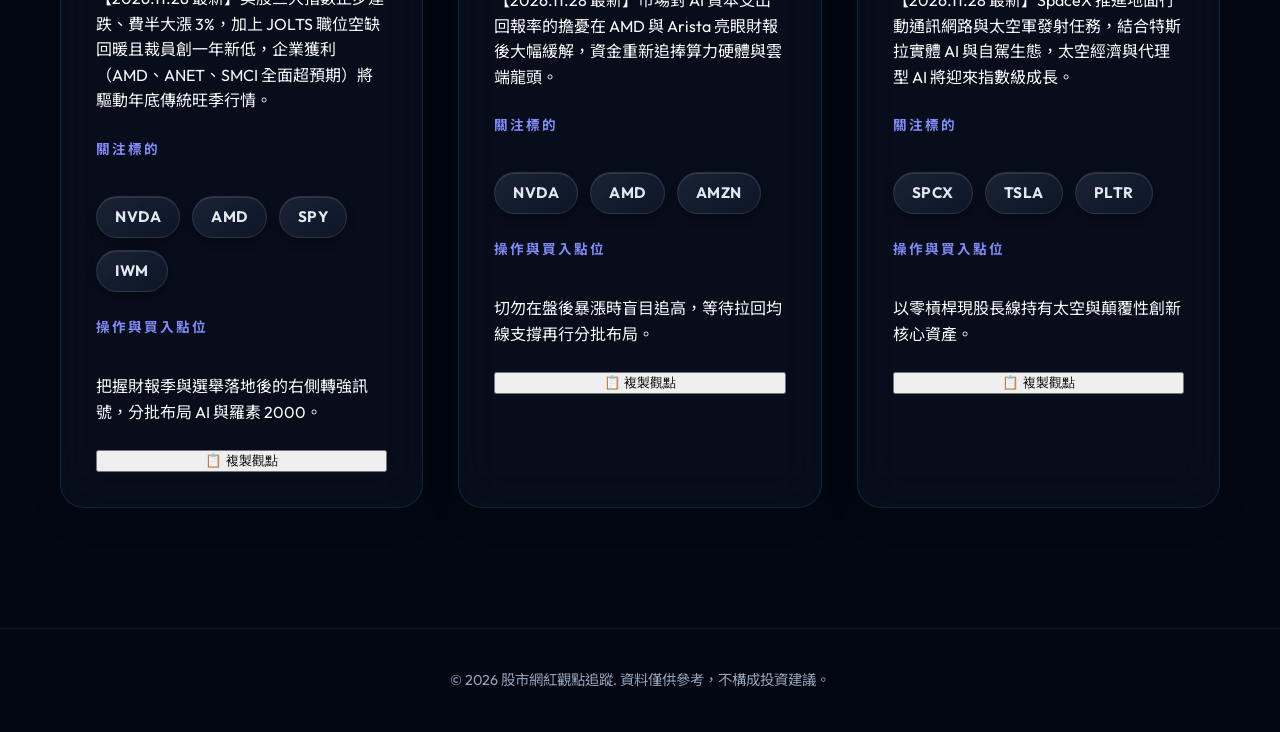
==== commit affce955: "chore(auto): update institutional sentiment, KOL radar & quant GEX data" ====
--- a/index.html
+++ b/index.html
@@ -26,7 +26,7 @@
             <p class="subtitle">
                 2026.11
                 <span id="last-updated" style="display:inline-block; margin-left:15px; font-size:0.85rem; color:#00f0ff; background: rgba(0, 240, 255, 0.1); padding: 4px 10px; border-radius: 6px; border: 1px solid rgba(0, 240, 255, 0.3); vertical-align: middle;">
-                    ⏱ 最後自動更新: 2026-11-28 05:21 (美台機構籌碼・AI財報與暗池GEX即時同步版)</span>
+                    ⏱ 最後自動更新: 2026-11-28 05:30 (美台機構籌碼・AI財報與暗池GEX即時同步版)</span>
             </p>
             <p id="page-desc">US Market Sentiment Radar - 匯聚傳奇巨鯨與華爾街權威的第一手洞察</p>
         </div>
@@ -403,7 +403,7 @@
     <!-- Floating Action Button -->
     <button id="fab-top" class="fab" onclick="showFabAction()">🏆</button>
 
-    <script src="script.js?v=20261128_0521"></script>
+    <script src="script.js?v=20261128_0530"></script>
     <script src="nou-gen31-sentinel.js?v=20261127_1848"></script>
 </body>
 </html>
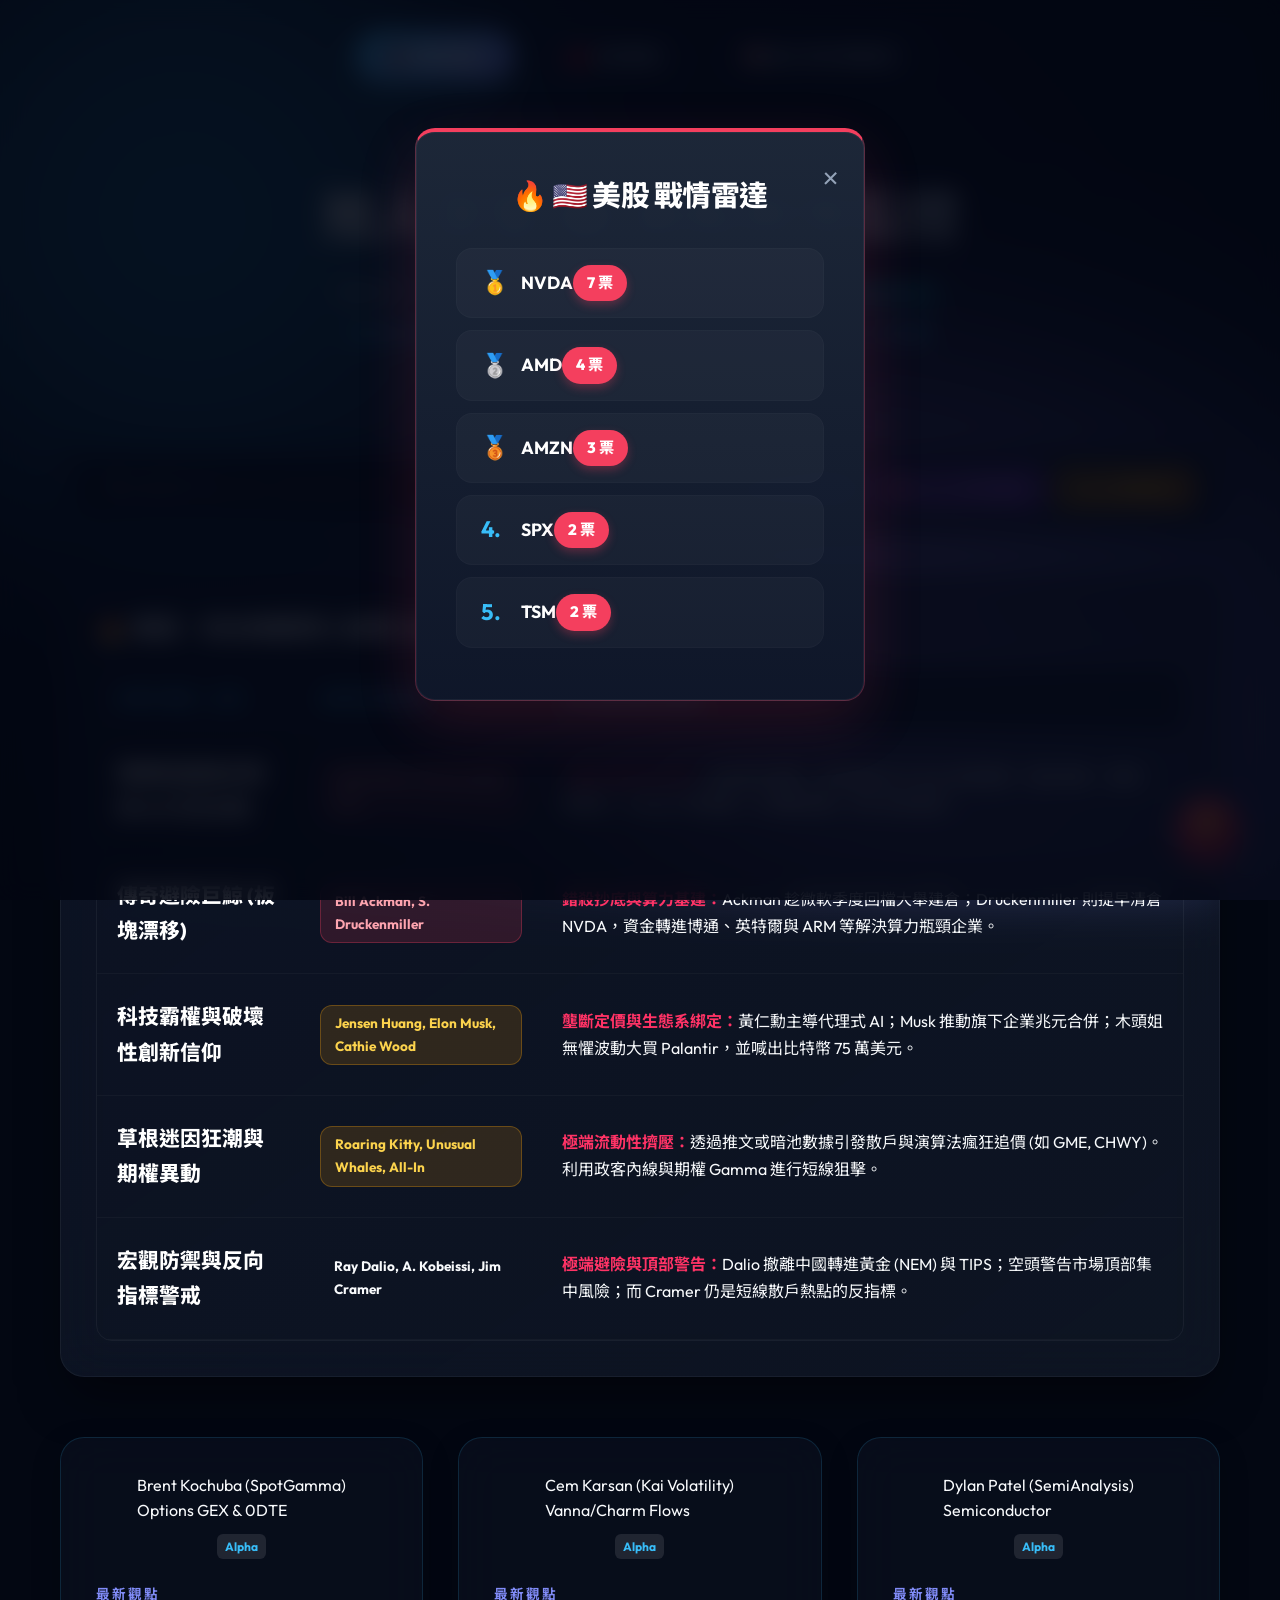
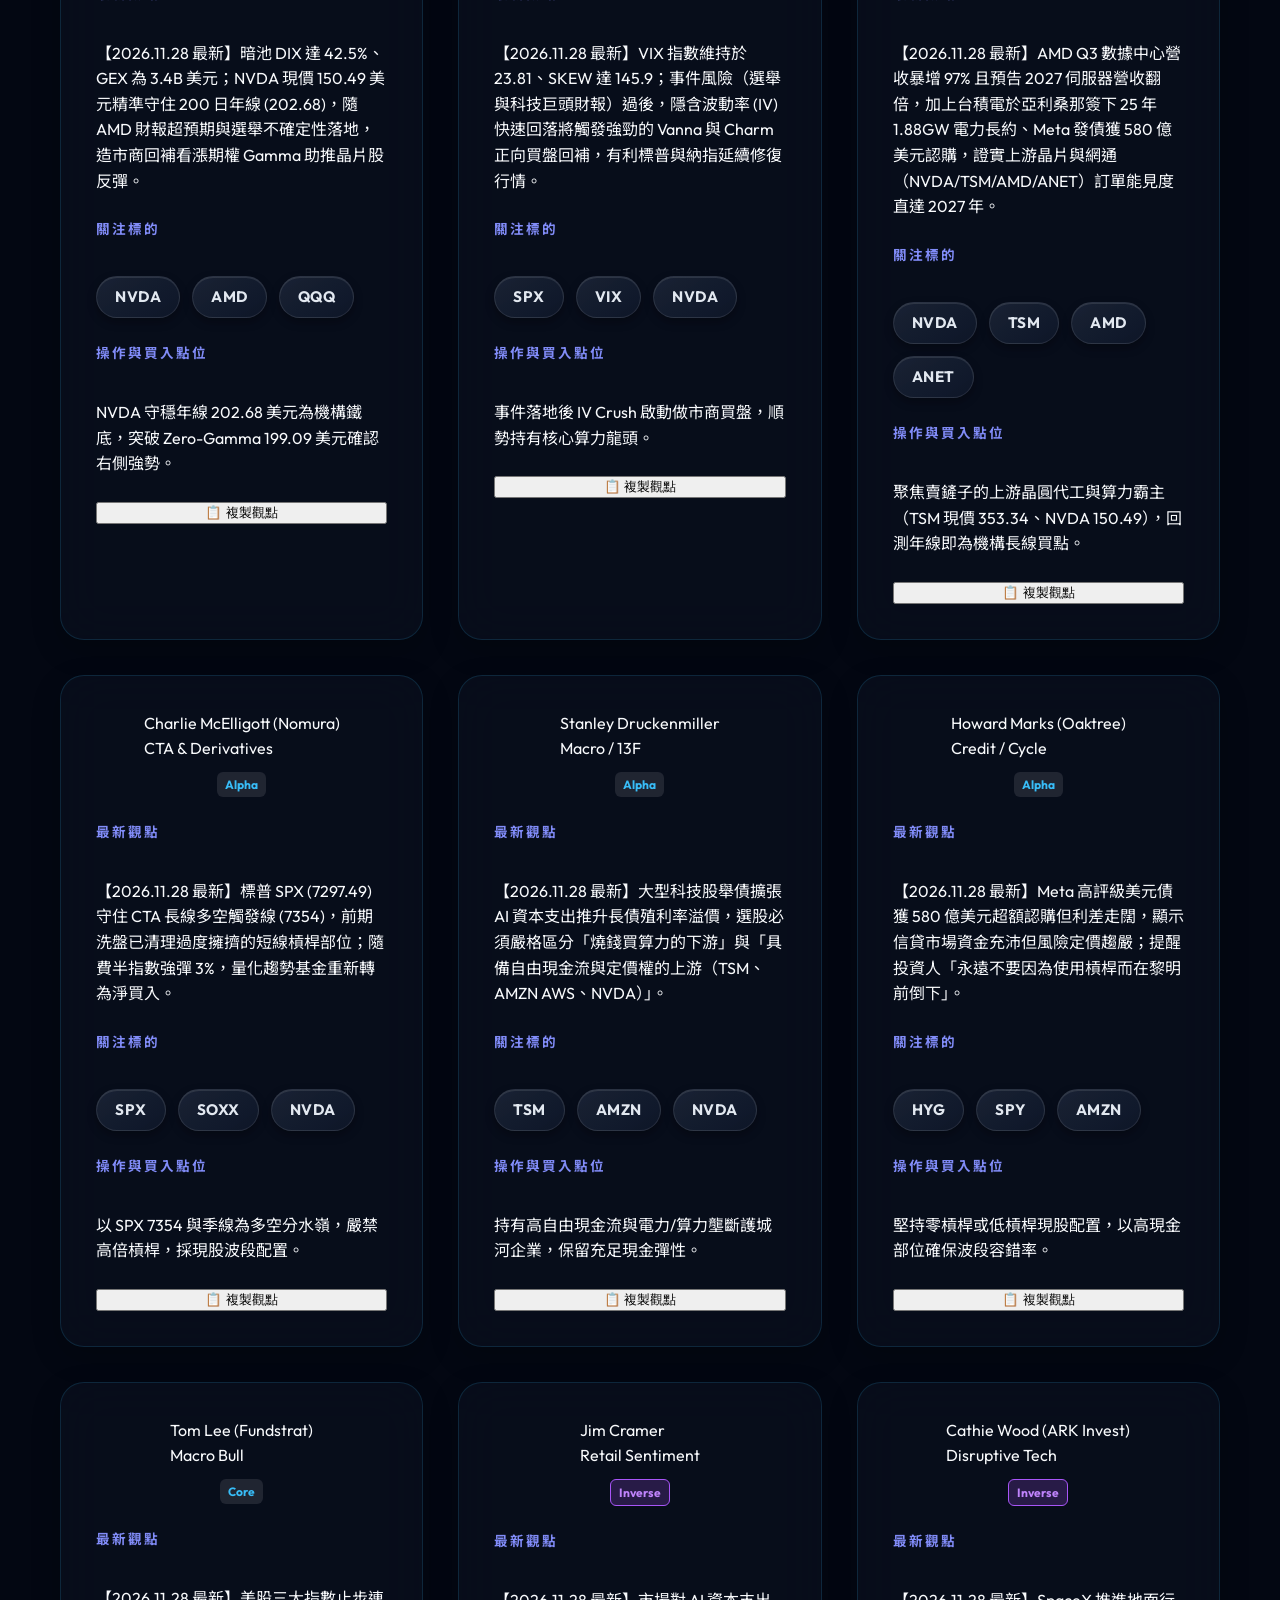
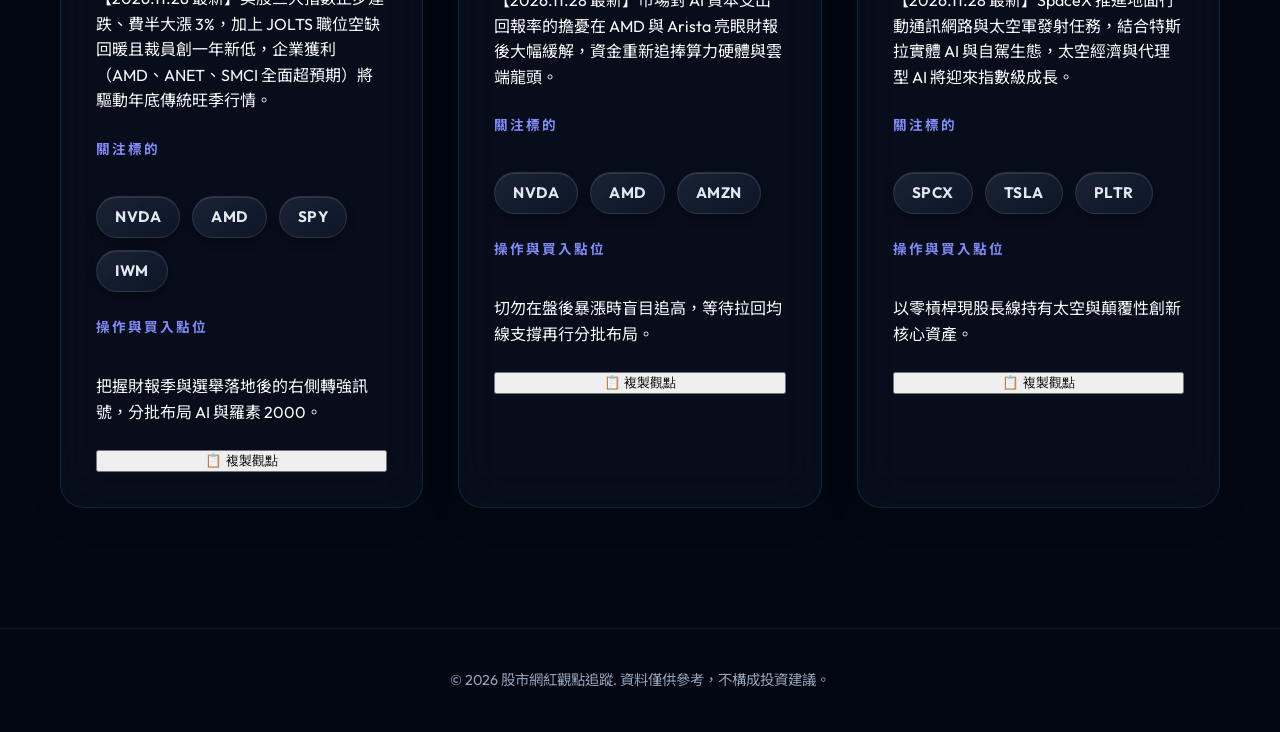
==== commit 802e3f27: "chore(auto): update institutional sentiment, KOL radar & quant GEX data" ====
--- a/index.html
+++ b/index.html
@@ -26,7 +26,7 @@
             <p class="subtitle">
                 2026.11
                 <span id="last-updated" style="display:inline-block; margin-left:15px; font-size:0.85rem; color:#00f0ff; background: rgba(0, 240, 255, 0.1); padding: 4px 10px; border-radius: 6px; border: 1px solid rgba(0, 240, 255, 0.3); vertical-align: middle;">
-                    ⏱ 最後自動更新: 2026-11-28 05:30 (美台機構籌碼・AI財報與暗池GEX即時同步版)</span>
+                    ⏱ 最後自動更新: 2026-11-28 11:39 (美台機構籌碼・AI財報與暗池GEX即時同步版)</span>
             </p>
             <p id="page-desc">US Market Sentiment Radar - 匯聚傳奇巨鯨與華爾街權威的第一手洞察</p>
         </div>
@@ -403,7 +403,7 @@
     <!-- Floating Action Button -->
     <button id="fab-top" class="fab" onclick="showFabAction()">🏆</button>
 
-    <script src="script.js?v=20261128_0530"></script>
+    <script src="script.js?v=20261128_1139"></script>
     <script src="nou-gen31-sentinel.js?v=20261127_1848"></script>
 </body>
 </html>
